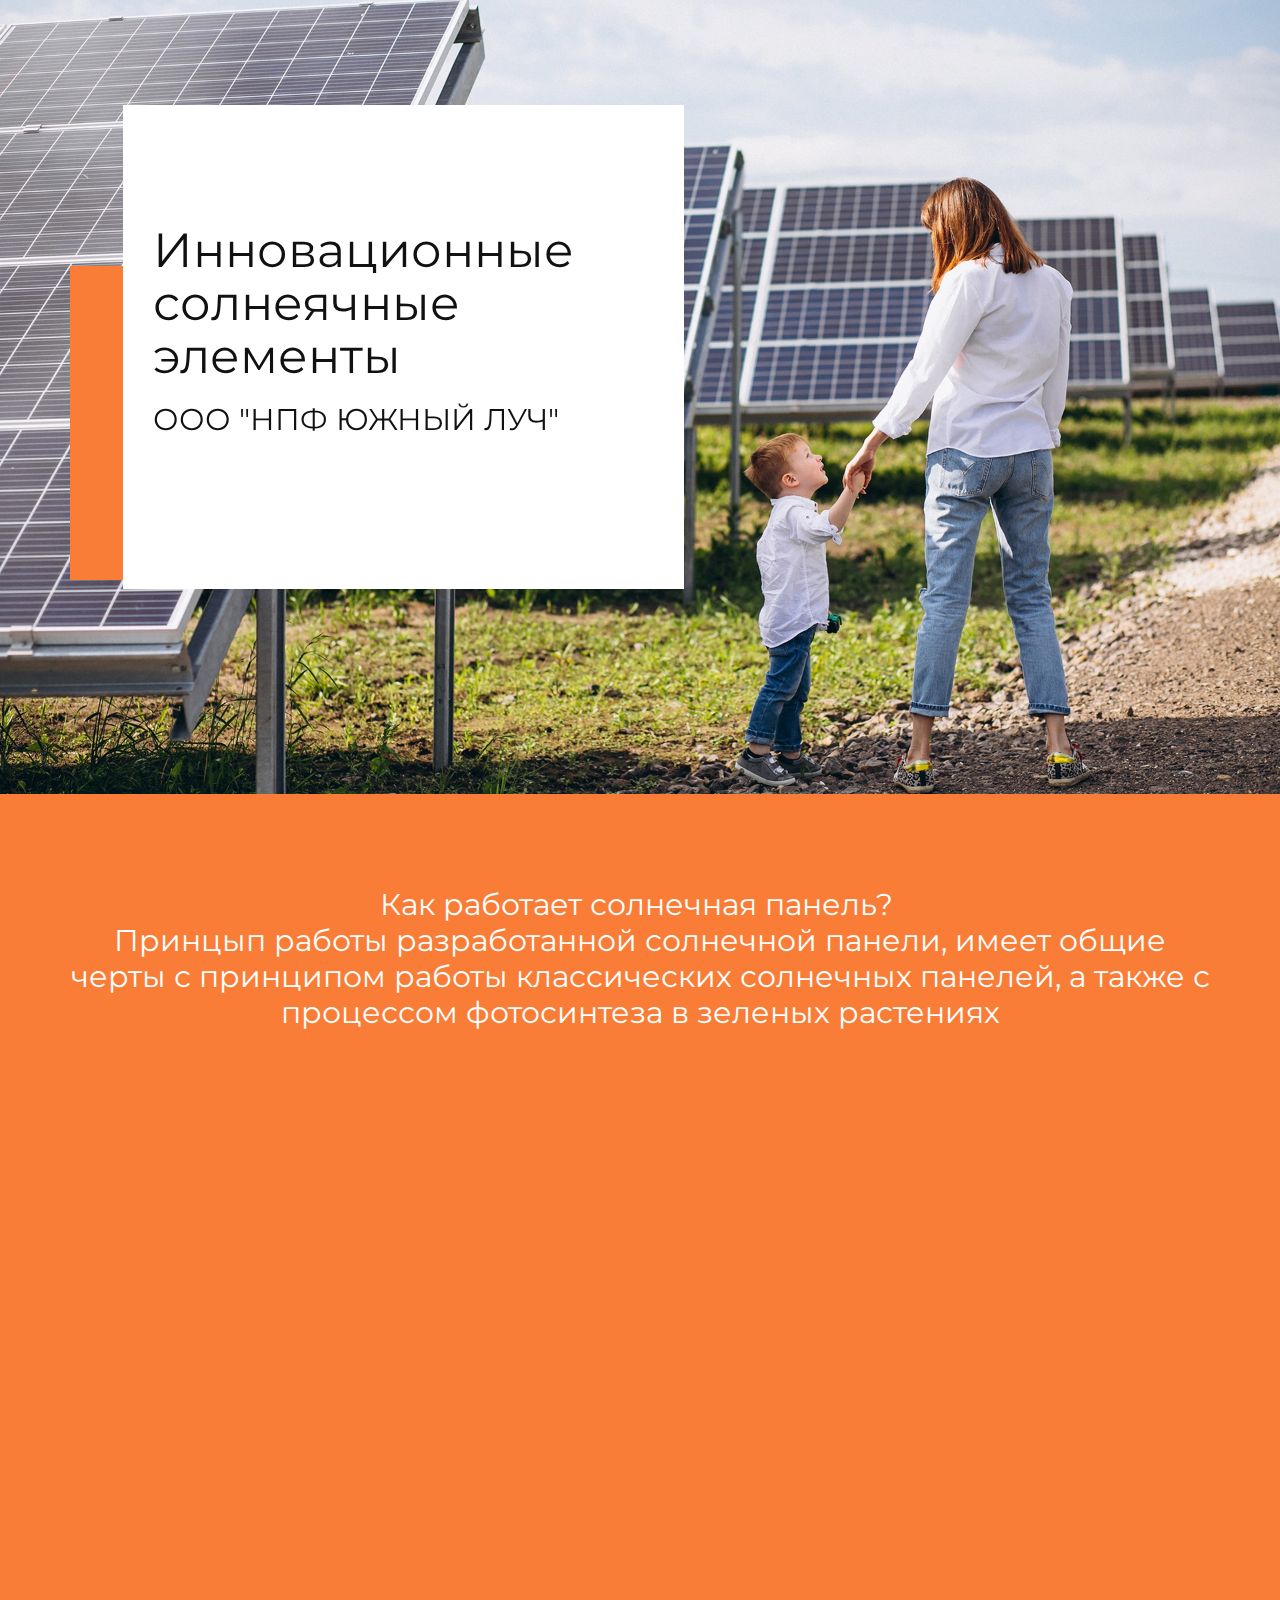
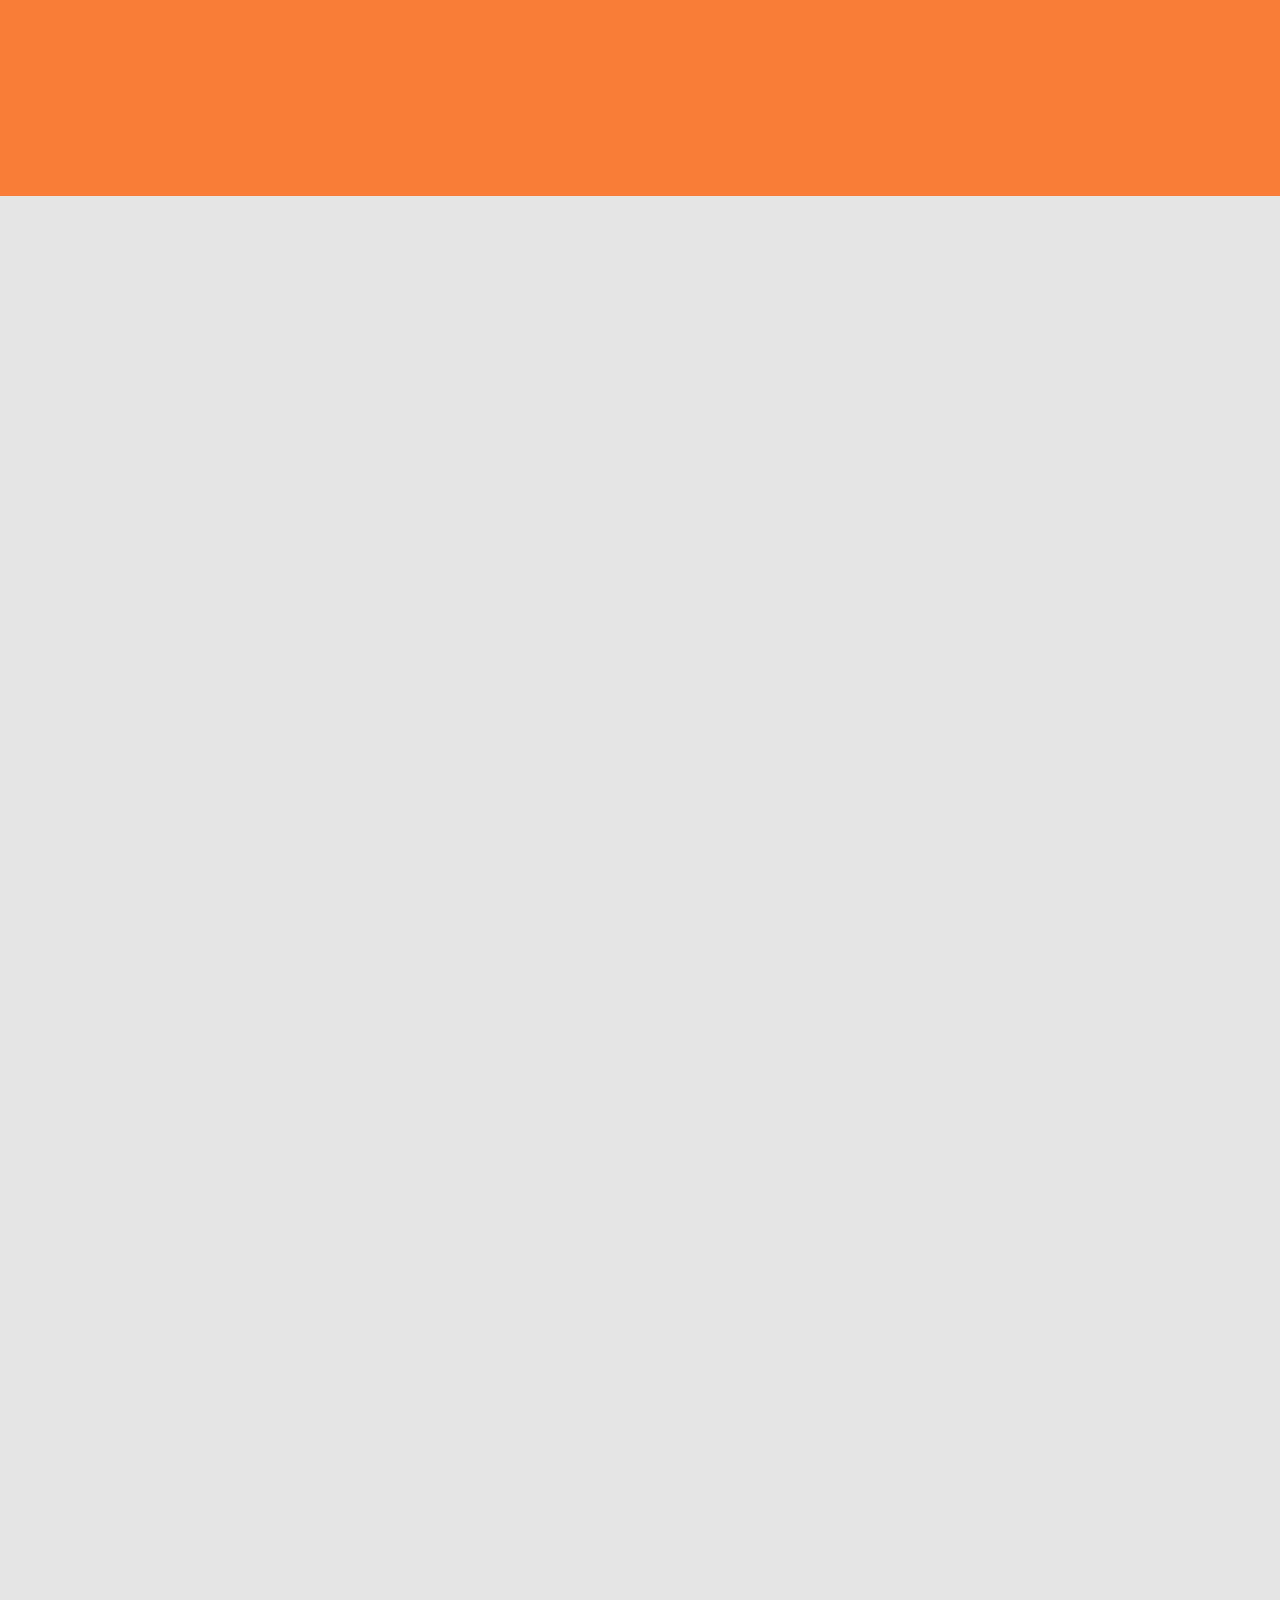
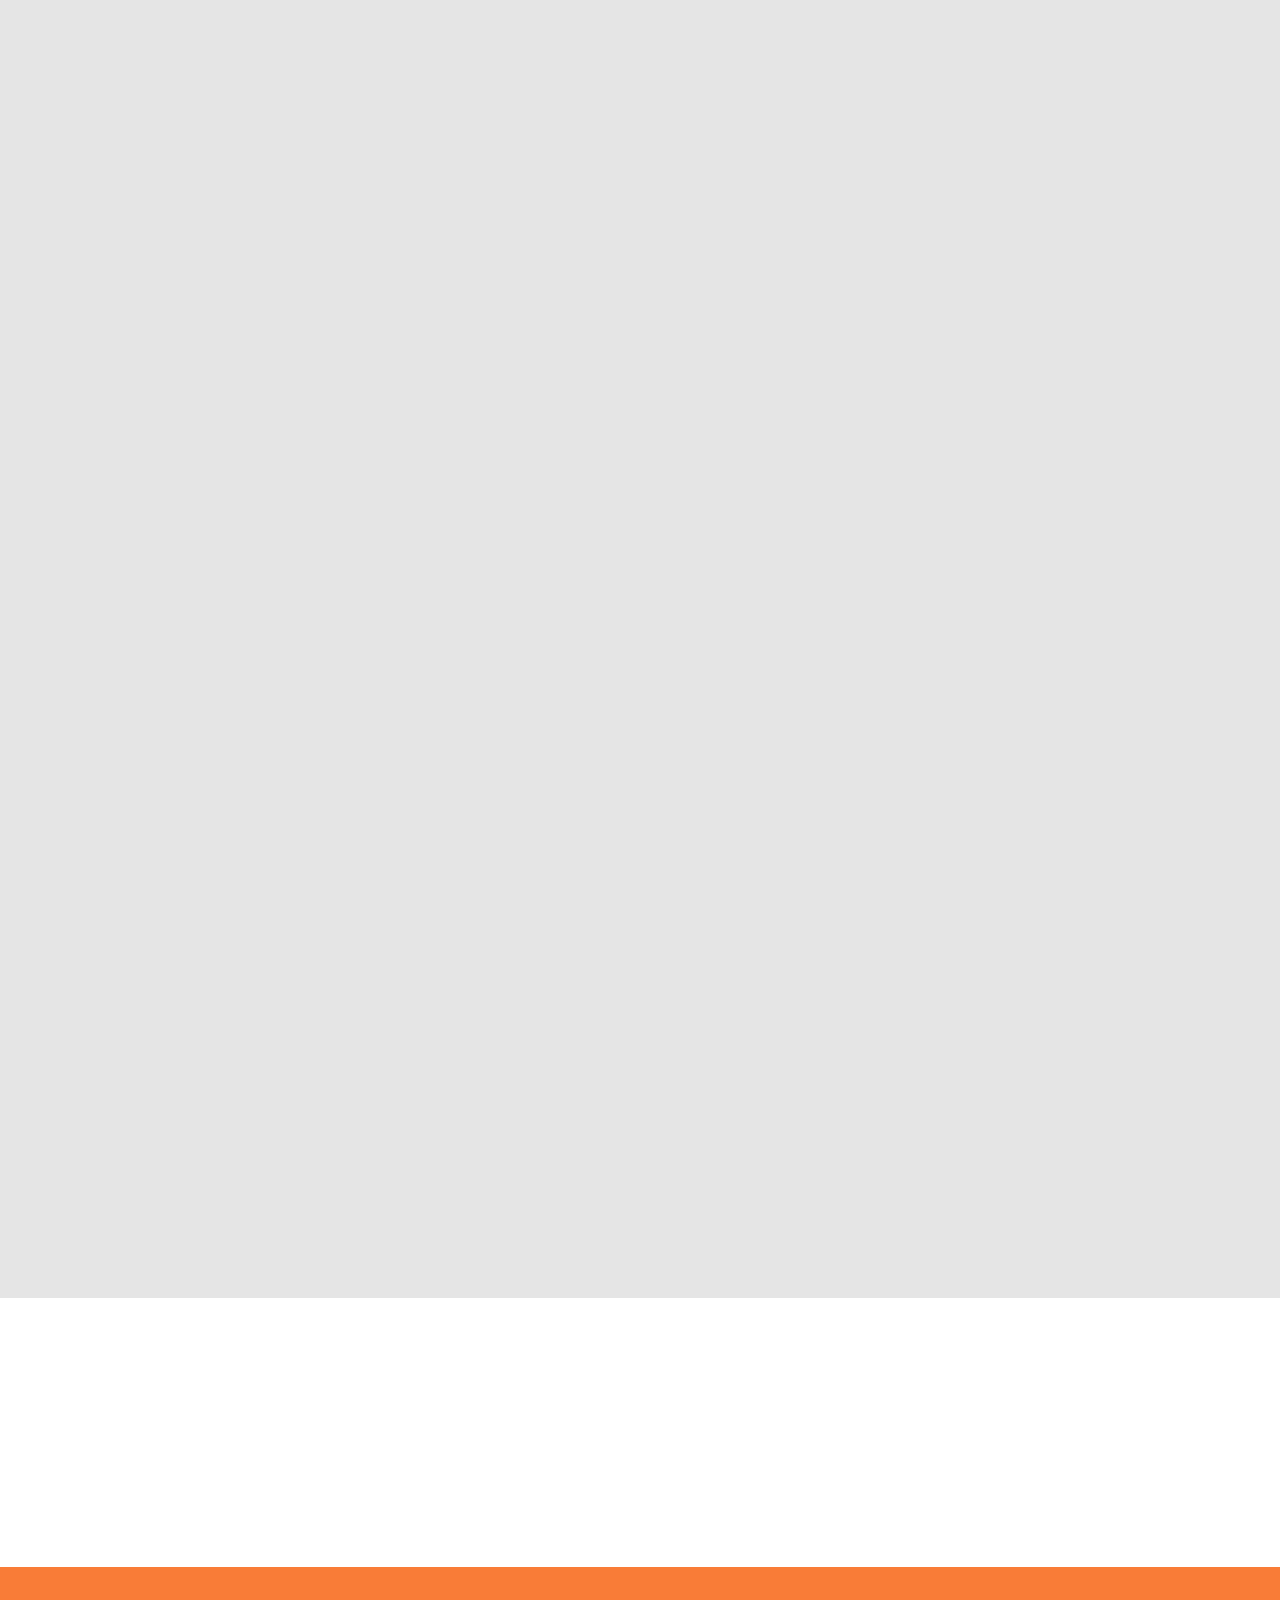
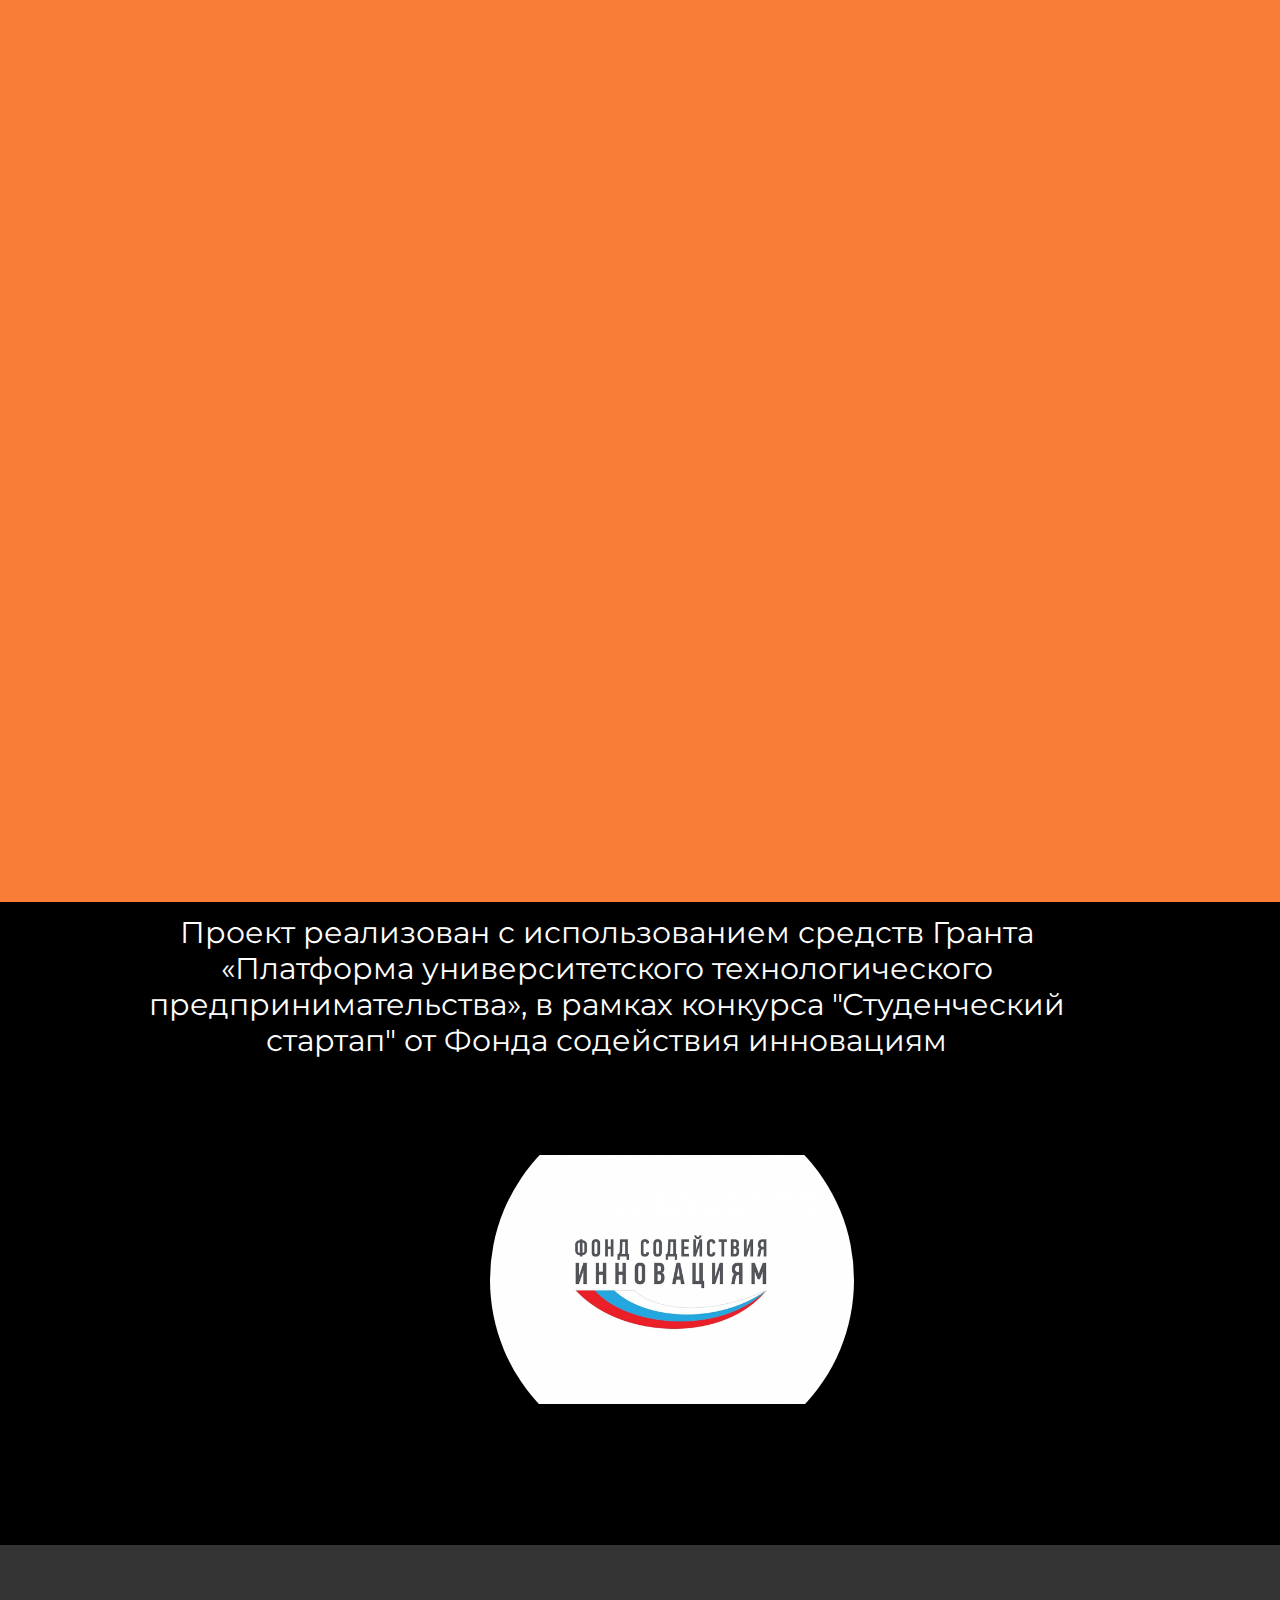
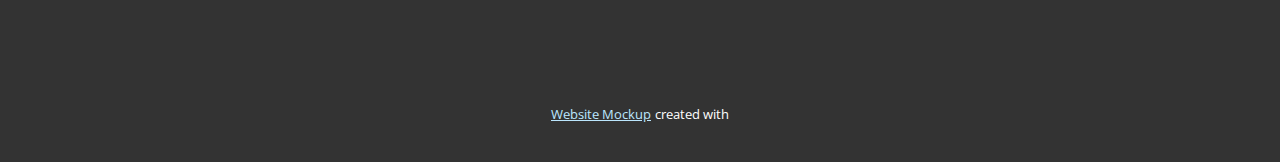
==== index.html @ 55d5ea90 "Update index.html" ====
<!DOCTYPE html>
<html style="font-size: 16px;" lang="ru"><head>
    <meta name="viewport" content="width=device-width, initial-scale=1.0">
    <meta charset="utf-8">
    <meta name="keywords" content="​A Leader in Solar, ​Energy Freedom with Solar&nbsp;and Storage, ​Simplified project development for a complex world, ​Make solar project development easier from start to finish, Why we should be greening our homes with plants, ​Energy Freedom with Solar and Storage, ​Help change the world, Get In Touch">
    <meta name="description" content="">
    <title>Главная</title>
    <link rel="stylesheet" href="nicepage.css" media="screen">
<link rel="stylesheet" href="Главная.css" media="screen">
    <script class="u-script" type="text/javascript" src="jquery.js" defer=""></script>
    <script class="u-script" type="text/javascript" src="nicepage.js" defer=""></script>
    <meta name="generator" content="Nicepage 5.13.1, nicepage.com">
    <meta name="referrer" content="origin">
    <link id="u-theme-google-font" rel="stylesheet" href="https://fonts.googleapis.com/css?family=Montserrat:100,100i,200,200i,300,300i,400,400i,500,500i,600,600i,700,700i,800,800i,900,900i|Open+Sans:300,300i,400,400i,500,500i,600,600i,700,700i,800,800i">
    
    
    
    
    
    
    
    
    
    <script type="application/ld+json">{
		"@context": "http://schema.org",
		"@type": "Organization",
		"name": ""
}</script>
    <meta name="theme-color" content="#55c2fd">
    <meta property="og:title" content="Главная">
    <meta property="og:type" content="website">
  <meta data-intl-tel-input-cdn-path="intlTelInput/"></head>
  <body data-home-page="Главная.html" data-home-page-title="Главная" class="u-body u-xl-mode" data-lang="ru">
    <section class="u-clearfix u-image u-section-1" id="carousel_af05" data-image-width="1980" data-image-height="1320">
      <div class="u-clearfix u-sheet u-valign-middle-md u-valign-middle-sm u-valign-middle-xs u-sheet-1">
        <div class="u-palette-2-base u-shape u-shape-rectangle u-shape-1" data-animation-name="customAnimationIn" data-animation-duration="1250" data-animation-delay="500"></div>
        <div class="u-container-style u-group u-white u-group-1" data-animation-name="customAnimationIn" data-animation-duration="1500" data-animation-delay="0">
          <div class="u-container-layout u-container-layout-1">
            <h1 class="u-align-left u-text u-text-default u-text-1">Инновационные солнеячные элементы</h1>
            <h3 class="u-align-left u-text u-text-default u-text-2">ООО "НПФ ЮЖНЫЙ ЛУЧ"</h3>
          </div>
        </div>
      </div>
    </section>
    <section class="u-align-center u-clearfix u-container-align-center u-palette-2-base u-section-2" id="carousel_3bb8">
      <div class="u-clearfix u-sheet u-sheet-1">
        <h3 class="u-text u-text-default u-text-1"> Как работает солнечная панель?&nbsp;<br>Принцып работы разработанной солнечной панели, имеет общие черты с принципом работы классических солнечных панелей, а также с процессом фотосинтеза в зеленых растениях
        </h3>
      </div>
    </section>
    <section class="u-clearfix u-container-align-center-xl u-grey-10 u-valign-top-lg u-valign-top-md u-valign-top-xl u-section-3" id="sec-91e3">
      <div class="u-container-style u-expanded-width-lg u-expanded-width-md u-expanded-width-xl u-expanded-width-xs u-group u-palette-2-base u-group-1">
        <div class="u-container-layout u-container-layout-1">
          <h2 class="u-align-center u-text u-text-body-alt-color u-text-1" data-animation-name="customAnimationIn" data-animation-duration="1500">Более качетсвенная и доступная энергия, благодоря инновациям</h2>
          <p class="u-align-center u-text u-text-body-alt-color u-text-default u-text-2" data-animation-name="customAnimationIn" data-animation-duration="1500" data-animation-delay="500">Image from <a href="https://www.freepik.com/photos/electrical-engineer" class="u-border-1 u-border-active-palette-2-light-2 u-border-hover-palette-2-light-2 u-border-no-left u-border-no-right u-border-no-top u-border-white u-btn u-button-link u-button-style u-none u-text-body-alt-color u-btn-1" target="_blank">Freepik</a>
          </p>
        </div>
      </div>
      <img class="u-image u-image-default u-image-1" src="images/nhh.jpg" alt="" data-image-width="1200" data-image-height="800" data-animation-name="customAnimationIn" data-animation-duration="1750" data-animation-delay="500">
      <div class="u-list u-list-1">
        <div class="u-repeater u-repeater-1">
          <div class="u-align-center u-container-align-center u-container-style u-list-item u-repeater-item u-shape-rectangle u-white u-list-item-1" data-animation-name="customAnimationIn" data-animation-duration="1500" data-animation-delay="500">
            <div class="u-container-layout u-similar-container u-valign-top u-container-layout-2"><span class="u-align-center u-file-icon u-icon u-text-palette-2-base u-icon-1"><img src="images/3649107-129b3462.png" alt=""></span>
              <h4 class="u-align-center u-text u-text-3"> Комплексная настройка оборудования</h4>
            </div>
          </div>
          <div class="u-align-center u-container-align-center u-container-style u-list-item u-repeater-item u-shape-rectangle u-white u-list-item-2" data-animation-name="customAnimationIn" data-animation-duration="1500" data-animation-delay="500">
            <div class="u-container-layout u-similar-container u-valign-top u-container-layout-3"><span class="u-align-center u-file-icon u-icon u-text-palette-2-base u-icon-2"><img src="images/2628908-d20a2b79.png" alt=""></span>
              <h4 class="u-align-center u-text u-text-4"> Косплексная диагностика оборудования</h4>
            </div>
          </div>
          <div class="u-align-center u-container-style u-list-item u-repeater-item u-shape-rectangle u-white u-list-item-3" data-animation-name="customAnimationIn" data-animation-duration="1500" data-animation-delay="500">
            <div class="u-container-layout u-similar-container u-valign-top u-container-layout-4"><span class="u-align-center u-file-icon u-icon u-text-palette-2-base u-icon-3"><img src="images/2674240-d705c18f.png" alt=""></span>
              <h4 class="u-align-center u-text u-text-5"> Помощь в эксплотации</h4>
            </div>
          </div>
          <div class="u-align-center u-container-style u-list-item u-repeater-item u-shape-rectangle u-white u-list-item-4" data-animation-name="customAnimationIn" data-animation-duration="1500" data-animation-delay="500">
            <div class="u-container-layout u-similar-container u-valign-top u-container-layout-5"><span class="u-align-center u-file-icon u-icon u-text-palette-2-base u-icon-4"><img src="images/2997240-09eeb0a0.png" alt=""></span>
              <h4 class="u-align-center u-text u-text-6"> Обновление обородования &amp; Мониторинг состояния</h4>
            </div>
          </div>
        </div>
      </div>
    </section>
    <section class="u-align-center u-clearfix u-container-align-center u-grey-10 u-section-4" id="carousel_9d3b">
      
      
      
      
      
      
      
      
      
      
      
      
      
      
      
      
      
      
      
      
      
      
      
      
      <div class="u-clearfix u-sheet u-sheet-1">
        <h2 class="u-align-center u-text u-text-1" data-animation-name="customAnimationIn" data-animation-duration="1500">Простая доставка энергии потребителям</h2>
        <div class="u-expanded-width u-list u-list-1">
          <div class="u-repeater u-repeater-1">
            <div class="u-align-center u-container-align-center u-container-style u-list-item u-repeater-item u-shape-rectangle u-video-cover u-white u-list-item-1" data-animation-name="customAnimationIn" data-animation-duration="1250" data-animation-delay="250">
              <div class="u-container-layout u-similar-container u-container-layout-1">
                <img class="u-expanded-width u-image u-image-default u-image-1" src="images/324.jpg" alt="" data-image-width="1380" data-image-height="919" data-animation-name="customAnimationIn" data-animation-duration="1500" data-animation-delay="750">
                <h5 class="u-align-center u-hover-feature u-text u-text-2">Установка в жилых помещениях</h5>
                <p class="u-align-center u-hover-feature u-text u-text-3">Возможность автономного существоания без&nbsp; необхожимости использовать сеть электропитания&nbsp;</p>
              </div>
            </div>
            <div class="u-align-center u-container-align-center u-container-style u-list-item u-repeater-item u-shape-rectangle u-video-cover u-white u-list-item-2" data-animation-name="customAnimationIn" data-animation-duration="1250" data-animation-delay="250">
              <div class="u-container-layout u-similar-container u-container-layout-2">
                <img class="u-expanded-width u-image u-image-default u-image-2" src="images/5453.jpg" alt="" data-image-width="1380" data-image-height="833" data-animation-name="customAnimationIn" data-animation-duration="1500" data-animation-delay="750">
                <h5 class="u-align-center u-hover-feature u-text u-text-4">Коммерческое использование</h5>
                <p class="u-align-center u-hover-feature u-text u-text-5">Возможность предприятиям сделать свою продукцию более доступной благодаря доступной энергии</p>
              </div>
            </div>
          </div>
        </div>
      </div>
      
    </section>
    <section class="u-align-center u-clearfix u-grey-10 u-section-5" id="carousel_0ee1">
      <div class="u-clearfix u-sheet u-valign-middle-xs u-sheet-1">
        <h2 class="u-align-center u-text u-text-1" data-animation-name="customAnimationIn" data-animation-duration="1500">Технология произдводтва, разработанного солнечного элемента основа на технологии ячеек Гретцеля</h2>
        <p class="u-align-center u-text u-text-2" data-animation-name="customAnimationIn" data-animation-duration="1500" data-animation-delay="500">Суть технологии ячеек Гретцеля заключается в сенсебилизации органическим красителем полупровдникового слоя оксида титана, нанесенного на поверхность токопроводящего стекла, и предачи высвободишвихся благодоря солнечному излучению, электровнов через электролит на контакты солнечного элемента. Основой разработанного солнечного элемента лежит композит наноразмерных
оксидных материалов,
допированных
биметаллическими
наночастицами
благородных металлов, с
вариабельными
оптическими свойствами.</p>
        <div class="u-expanded-width u-list u-list-1">
          <div class="u-repeater u-repeater-1">
            <div class="u-container-align-center-sm u-container-align-center-xs u-container-style u-list-item u-repeater-item">
              <div class="u-container-layout u-similar-container u-container-layout-1">
                <img src="images/photo1691600242.jpeg" alt="" class="u-image u-image-default u-image-1" data-image-width="960" data-image-height="1280" data-animation-direction="Up" data-animation-name="customAnimationIn" data-animation-duration="1500">
                <div class="u-container-align-center u-container-style u-group u-video-cover u-white u-group-1" data-animation-name="customAnimationIn" data-animation-duration="1500" data-animation-delay="500">
                  <div class="u-container-layout u-container-layout-2">
                    <h6 class="u-align-center u-text u-text-default u-text-3">Разработанный солнечный элемент &amp; его характеристики:</h6>
                    <ul class="u-align-left u-text u-text-default u-text-4">
                      <li><i>Umax</i> = 923,5 мВ;
                      </li>
                      <li><i>Imax</i> = 0,714 мА;
                      </li>
                      <li><i>Pмах</i> = 659,373 мкВт;<br>
                      </li>
                      <li>КПД = 11,97 %;</li>
                    </ul>
                  </div>
                </div>
              </div>
            </div>
          </div>
        </div>
      </div>
    </section>
    <section class="u-align-center u-clearfix u-palette-2-base u-section-6" id="carousel_ecdb">
      <div class="u-expanded-width u-shape u-shape-rectangle u-white u-shape-1"></div>
      <div class="u-container-style u-group u-shape-rectangle u-white u-group-1" data-animation-name="customAnimationIn" data-animation-duration="1500" data-animation-direction="X" data-animation-delay="500">
        <div class="u-container-layout u-container-layout-1">
          <h2 class="u-align-center u-text u-text-default u-text-1">Контакты</h2>
          <p class="u-align-left u-text u-text-default u-text-2">ООО "НПФ ЮЖНЫЙ ЛУЧ"<br>ИНН: 2601006314<br>Адрес: 356325,&nbsp;Ставропольский край,&nbsp;Александровский р-н, с Калиновское,&nbsp;ул Сумского, двлд. 48, ком. 1<br>e-mail:&nbsp;yuzhnyy.luch@mail.ru<br>Номер телефона: + 7 928 010 69 01
          </p>
        </div>
      </div>
    </section>
    <section class="u-align-center u-clearfix u-container-align-center u-palette-2-base u-section-7" id="carousel_f88c">
      <div class="u-clearfix u-sheet u-sheet-1">
        <div class="u-clearfix u-expanded-width u-layout-wrap u-layout-wrap-1">
          <div class="u-layout">
            <div class="u-layout-row">
              <div class="u-align-left u-container-style u-layout-cell u-size-60 u-layout-cell-1" data-animation-name="customAnimationIn" data-animation-duration="1500">
                <div class="u-container-layout u-container-layout-1">
                  <h2 class="u-text u-text-default u-text-1">Задайте свой вопрос</h2>
                  <div class="u-form u-form-1">
                    <form action="https://forms.nicepagesrv.com/v2/form/process" class="u-clearfix u-form-spacing-18 u-form-vertical u-inner-form" source="email" name="form" style="padding: 0px;">
                      <div class="u-form-group u-form-name u-label-none">
                        <label for="name-2ee9" class="u-label">Name</label>
                        <input type="text" placeholder="Ваше имя" id="name-2ee9" name="name" class="u-border-none u-grey-5 u-input u-input-rectangle" required="" wfd-id="id414">
                      </div>
                      <div class="u-form-email u-form-group u-label-none">
                        <label for="email-2ee9" class="u-label">Email</label>
                        <input type="email" placeholder="Ваш e-mail" id="email-2ee9" name="email" class="u-border-none u-grey-5 u-input u-input-rectangle" required="" wfd-id="id415">
                      </div>
                      <div class="u-form-group u-form-message u-label-none">
                        <label for="message-2ee9" class="u-label">Message</label>
                        <textarea placeholder="Ваше сообщение" rows="4" cols="50" id="message-2ee9" name="message" class="u-border-none u-grey-5 u-input u-input-rectangle" required=""></textarea>
                      </div>
                      <div class="u-align-left u-form-group u-form-submit u-label-none">
                        <a href="#" class="u-active-white u-border-2 u-border-active-white u-border-hover-white u-border-white u-btn u-btn-round u-btn-submit u-button-style u-hover-white u-palette-2-base u-radius-10 u-text-active-palette-2-base u-text-hover-palette-2-base u-btn-1">Отправить</a>
                        <input type="submit" value="submit" class="u-form-control-hidden" wfd-id="id416">
                      </div>
                      <div class="u-form-send-message u-form-send-success"> Thank you! Your message has been sent. </div>
                      <div class="u-form-send-error u-form-send-message"> Unable to send your message. Please fix errors then try again. </div>
                      <input type="hidden" value="" name="recaptchaResponse" wfd-id="id417">
                      <input type="hidden" name="formServices" value="192618d8-5027-50ae-3939-69ec417fcd2e">
                    </form>
                  </div>
                </div>
              </div>
            </div>
          </div>
        </div>
      </div>
    </section>
    <section class="u-black u-clearfix u-section-8" id="sec-e1cf">
      <div class="u-clearfix u-sheet u-sheet-1">
        <h3 class="u-align-center u-text u-text-1"> Проект реализован с использованием средств Гранта «Платформа
университетского технологического предпринимательства», в рамках конкурса "Студенческий стартап" от Фонда содействия инновациям</h3>
        <img class="u-image u-image-circle u-image-contain u-image-1" src="images/j3s77sjxtba.jpg" alt="" data-image-width="1280" data-image-height="874">
      </div>
    </section>
    
    
    <footer class="u-align-center u-clearfix u-footer u-grey-80 u-footer" id="sec-225e"><div class="u-clearfix u-sheet u-sheet-1"></div></footer>
    <section class="u-backlink u-clearfix u-grey-80">
      <a class="u-link" href="https://nicepage.com/website-mockup" target="_blank">
        <span>Website Mockup</span>
      </a>
      <p class="u-text">
        <span>created with</span>
      </p>
     <!-- <a class="u-link" href="https://nicepage.studio" target="_blank">
        <span>Website Builder</span>
      </a>. -->
    </section>
  
</body></html>
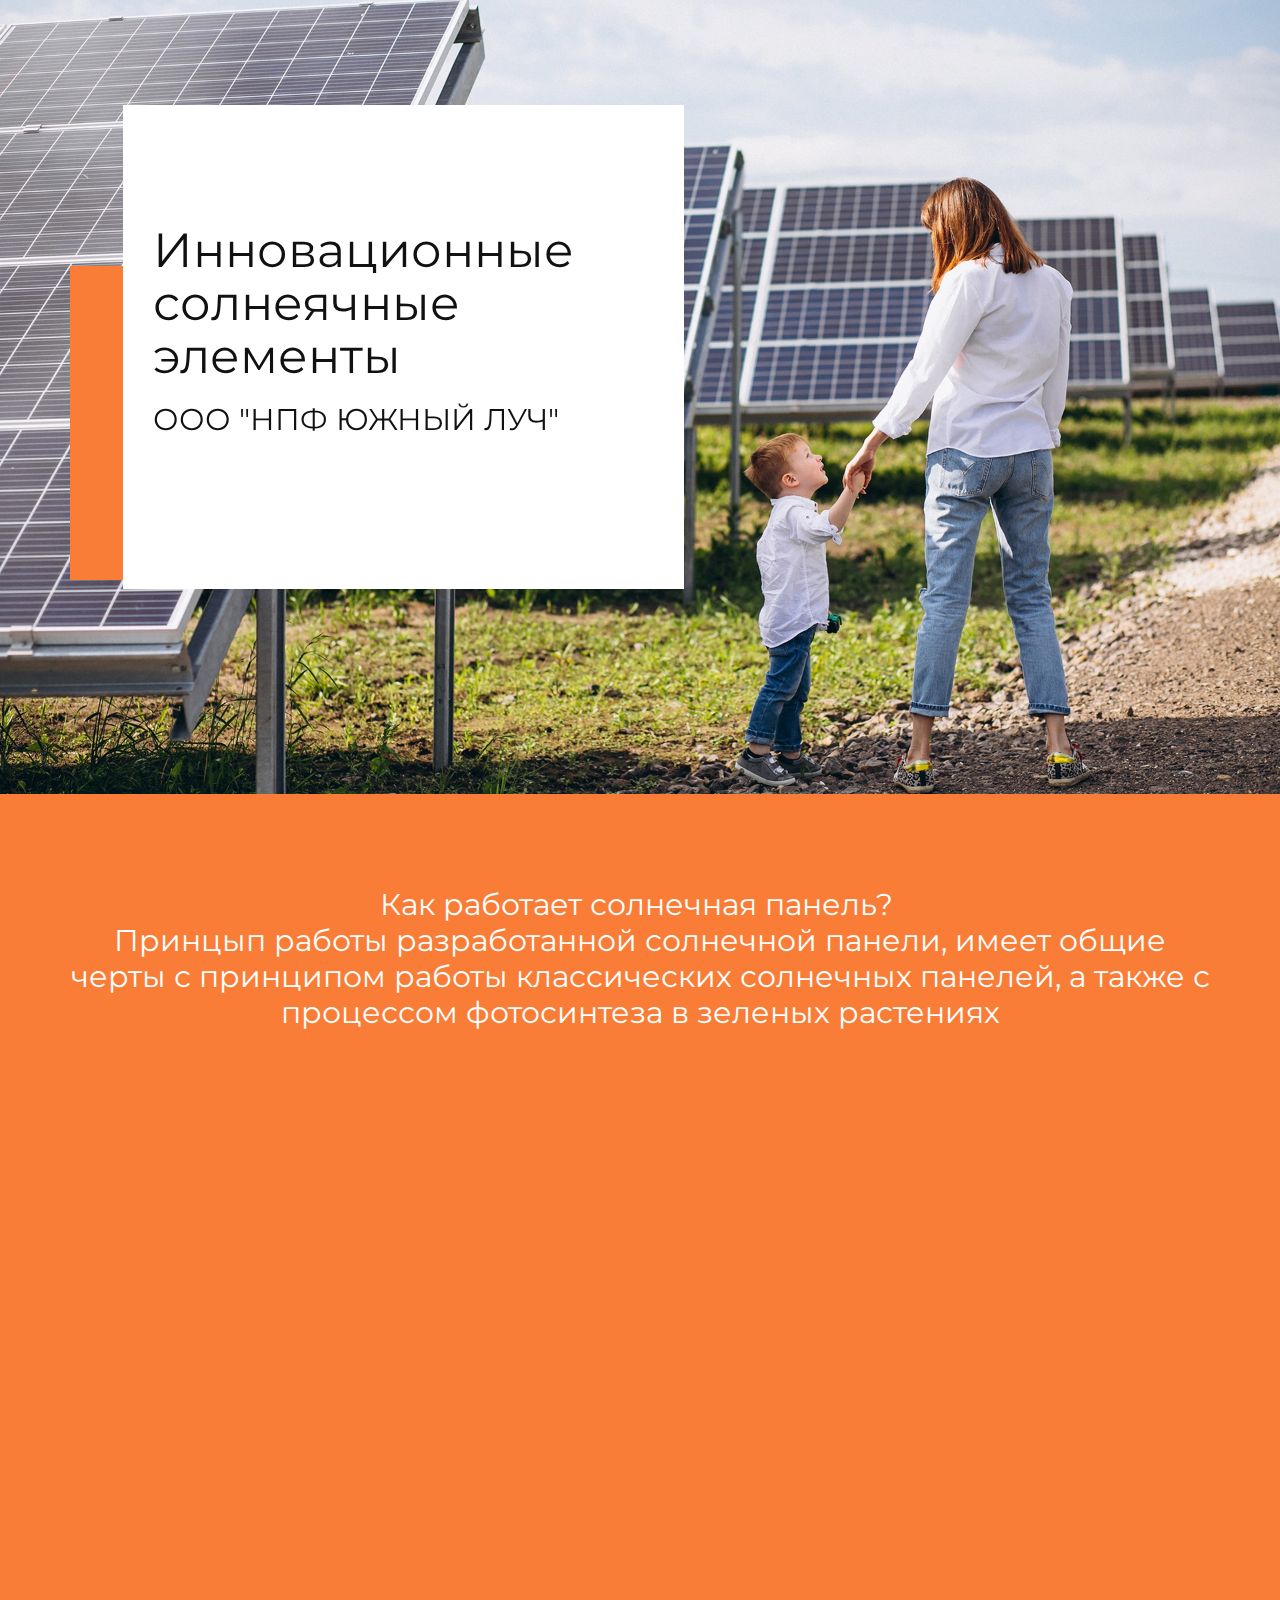
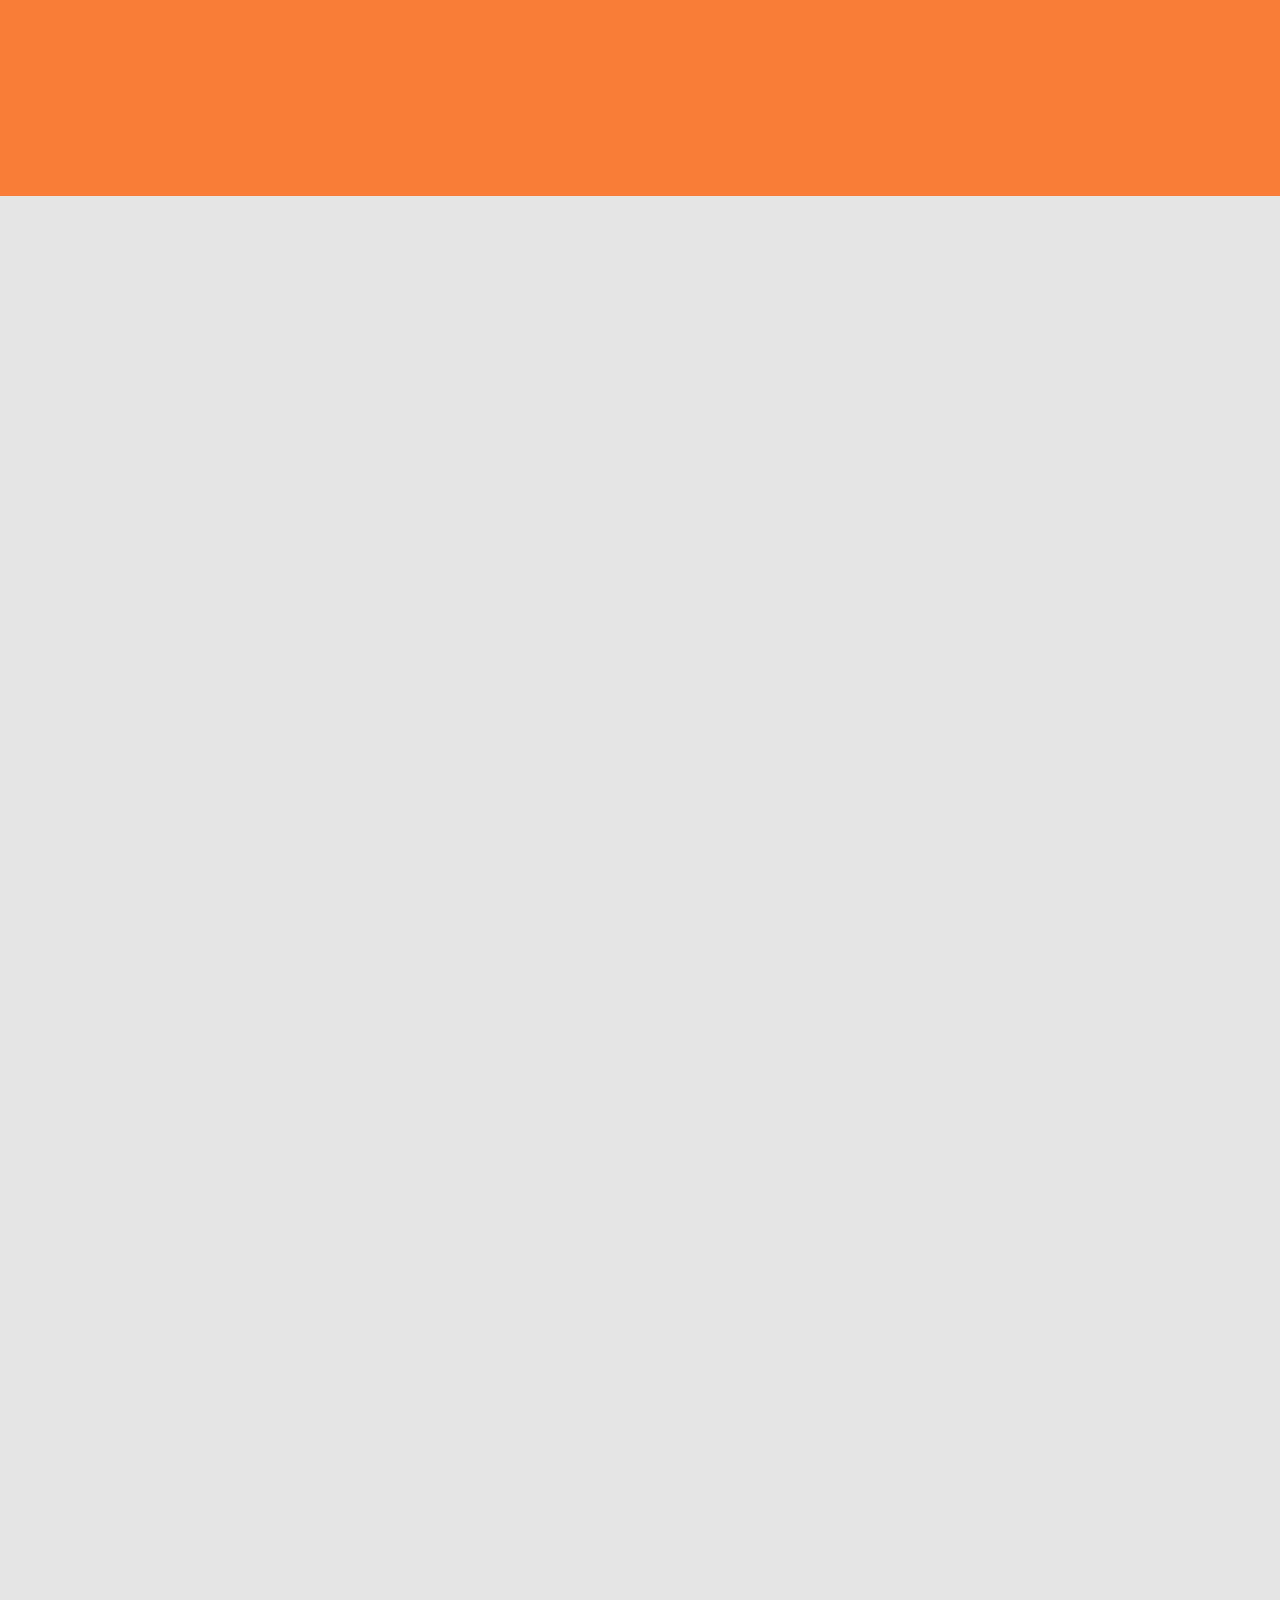
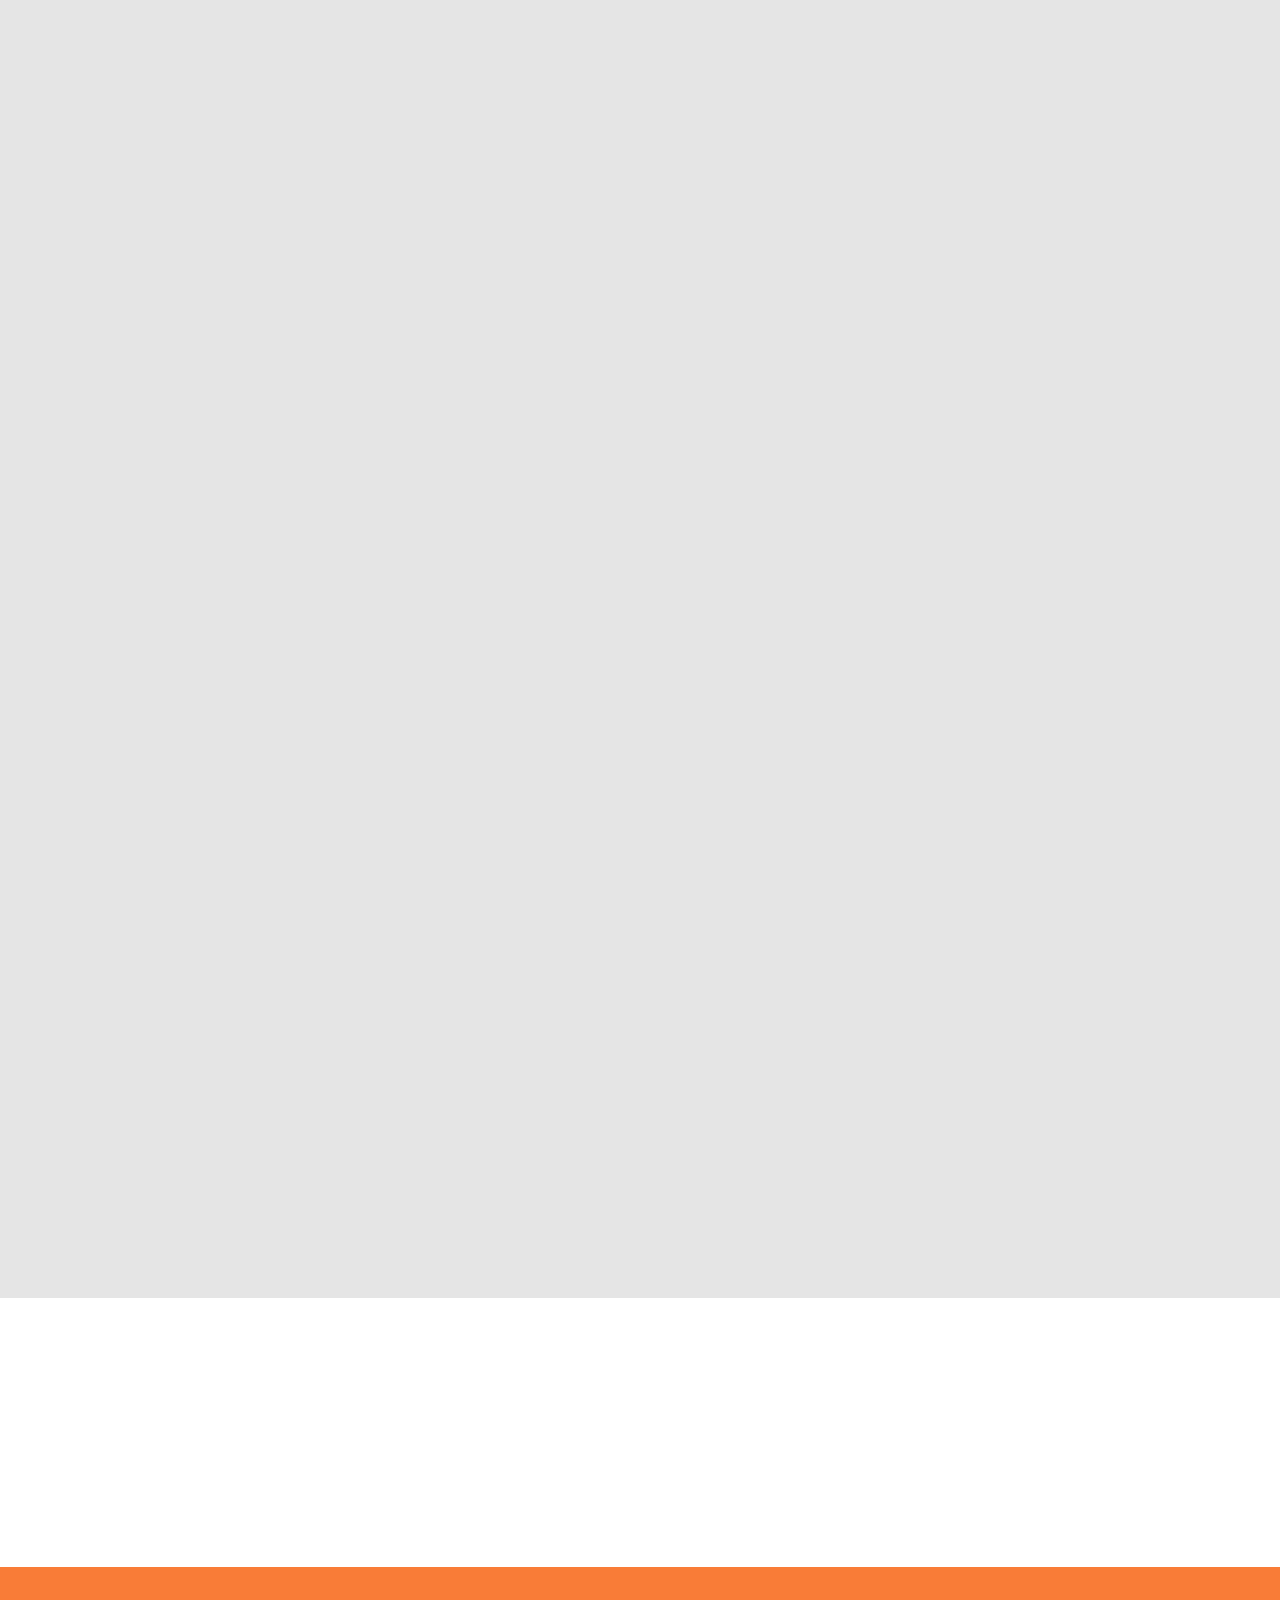
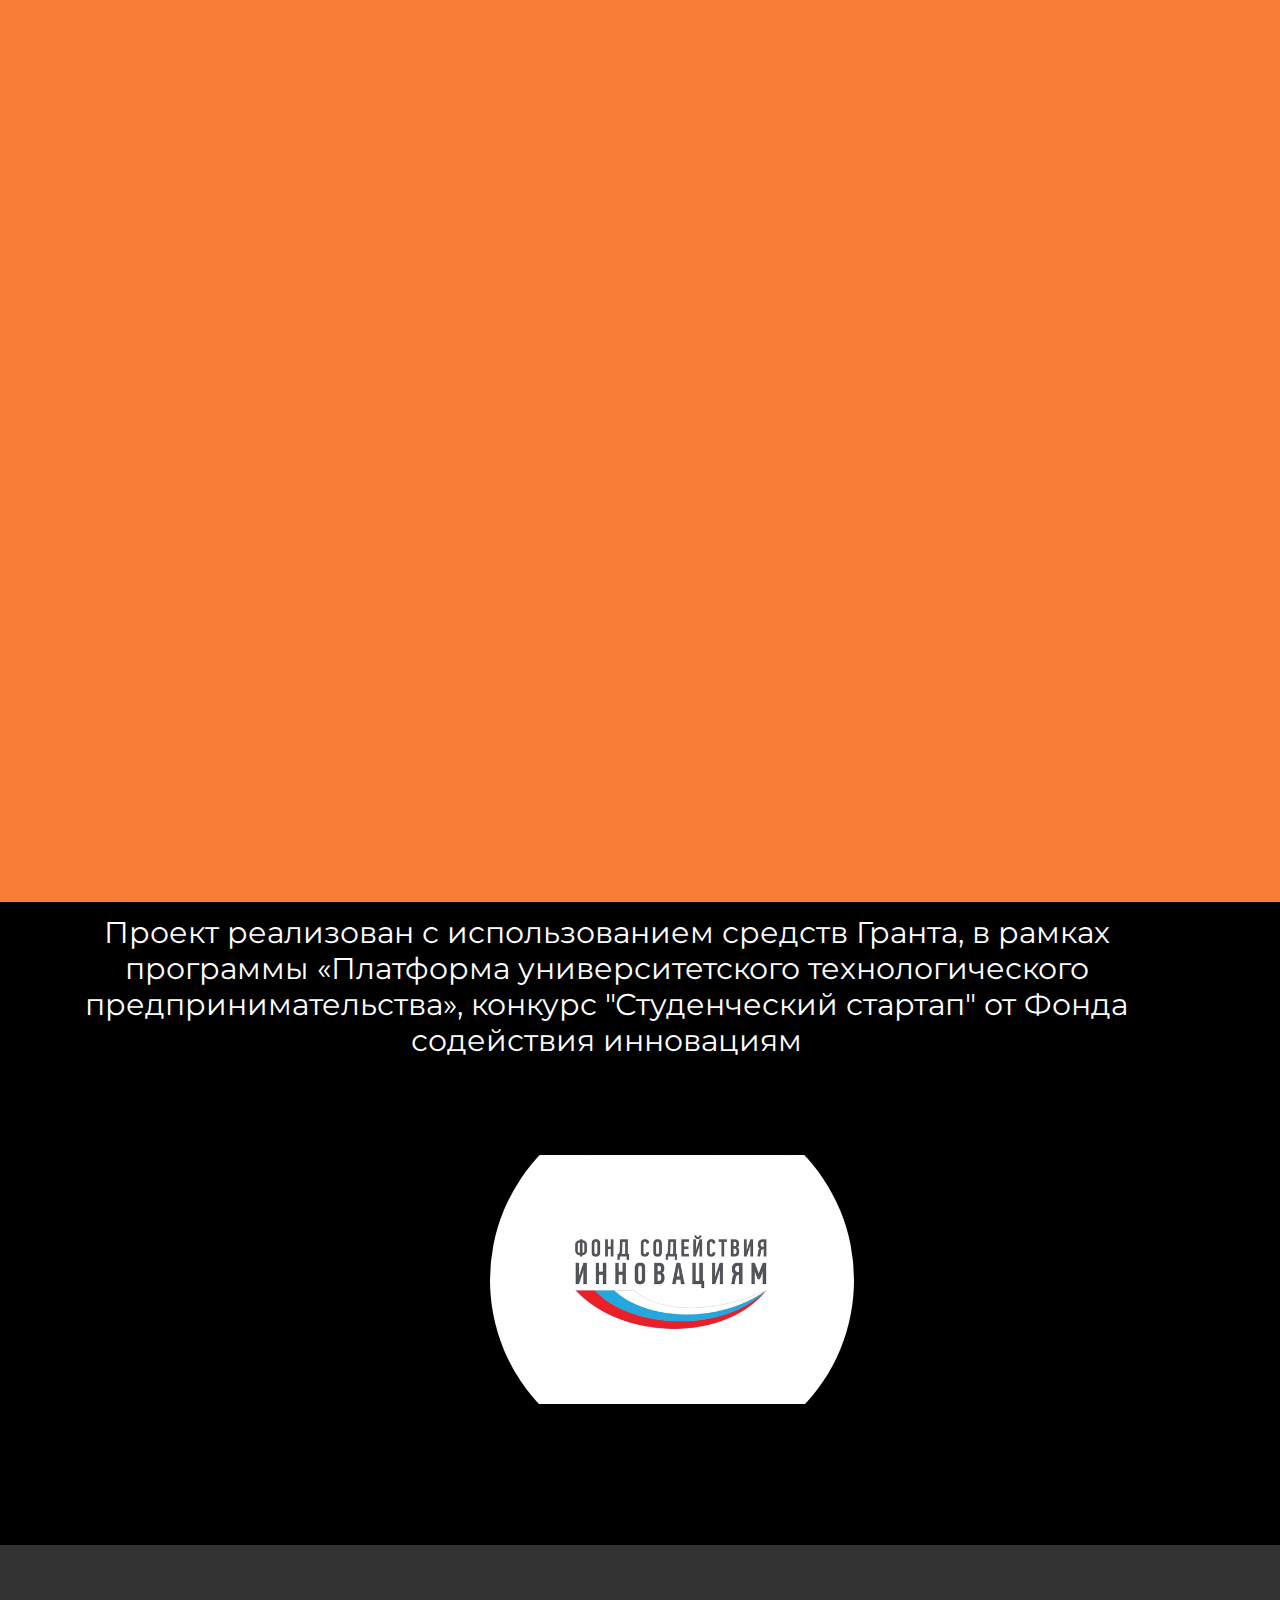
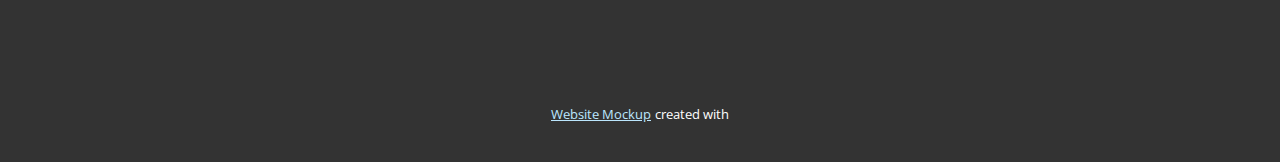
==== commit 6cf0c991: "Update index.html" ====
--- a/index.html
+++ b/index.html
@@ -66,7 +66,7 @@
           </div>
           <div class="u-align-center u-container-align-center u-container-style u-list-item u-repeater-item u-shape-rectangle u-white u-list-item-2" data-animation-name="customAnimationIn" data-animation-duration="1500" data-animation-delay="500">
             <div class="u-container-layout u-similar-container u-valign-top u-container-layout-3"><span class="u-align-center u-file-icon u-icon u-text-palette-2-base u-icon-2"><img src="images/2628908-d20a2b79.png" alt=""></span>
-              <h4 class="u-align-center u-text u-text-4"> Косплексная диагностика оборудования</h4>
+              <h4 class="u-align-center u-text u-text-4"> Комплексная диагностика оборудования</h4>
             </div>
           </div>
           <div class="u-align-center u-container-style u-list-item u-repeater-item u-shape-rectangle u-white u-list-item-3" data-animation-name="customAnimationIn" data-animation-duration="1500" data-animation-delay="500">
@@ -76,7 +76,7 @@
           </div>
           <div class="u-align-center u-container-style u-list-item u-repeater-item u-shape-rectangle u-white u-list-item-4" data-animation-name="customAnimationIn" data-animation-duration="1500" data-animation-delay="500">
             <div class="u-container-layout u-similar-container u-valign-top u-container-layout-5"><span class="u-align-center u-file-icon u-icon u-text-palette-2-base u-icon-4"><img src="images/2997240-09eeb0a0.png" alt=""></span>
-              <h4 class="u-align-center u-text u-text-6"> Обновление обородования &amp; Мониторинг состояния</h4>
+              <h4 class="u-align-center u-text u-text-6"> Обновление оборудования &amp; Мониторинг состояния</h4>
             </div>
           </div>
         </div>
@@ -115,7 +115,7 @@
               <div class="u-container-layout u-similar-container u-container-layout-1">
                 <img class="u-expanded-width u-image u-image-default u-image-1" src="images/324.jpg" alt="" data-image-width="1380" data-image-height="919" data-animation-name="customAnimationIn" data-animation-duration="1500" data-animation-delay="750">
                 <h5 class="u-align-center u-hover-feature u-text u-text-2">Установка в жилых помещениях</h5>
-                <p class="u-align-center u-hover-feature u-text u-text-3">Возможность автономного существоания без&nbsp; необхожимости использовать сеть электропитания&nbsp;</p>
+                <p class="u-align-center u-hover-feature u-text u-text-3">Возможность автономного существоания без&nbsp; необходимости использовать сеть электропитания&nbsp;</p>
               </div>
             </div>
             <div class="u-align-center u-container-align-center u-container-style u-list-item u-repeater-item u-shape-rectangle u-video-cover u-white u-list-item-2" data-animation-name="customAnimationIn" data-animation-duration="1250" data-animation-delay="250">
@@ -217,8 +217,8 @@
     </section>
     <section class="u-black u-clearfix u-section-8" id="sec-e1cf">
       <div class="u-clearfix u-sheet u-sheet-1">
-        <h3 class="u-align-center u-text u-text-1"> Проект реализован с использованием средств Гранта «Платформа
-университетского технологического предпринимательства», в рамках конкурса "Студенческий стартап" от Фонда содействия инновациям</h3>
+        <h3 class="u-align-center u-text u-text-1"> Проект реализован с использованием средств Гранта, в рамках программы «Платформа
+университетского технологического предпринимательства», конкурс "Студенческий стартап" от Фонда содействия инновациям</h3>
         <img class="u-image u-image-circle u-image-contain u-image-1" src="images/j3s77sjxtba.jpg" alt="" data-image-width="1280" data-image-height="874">
       </div>
     </section>
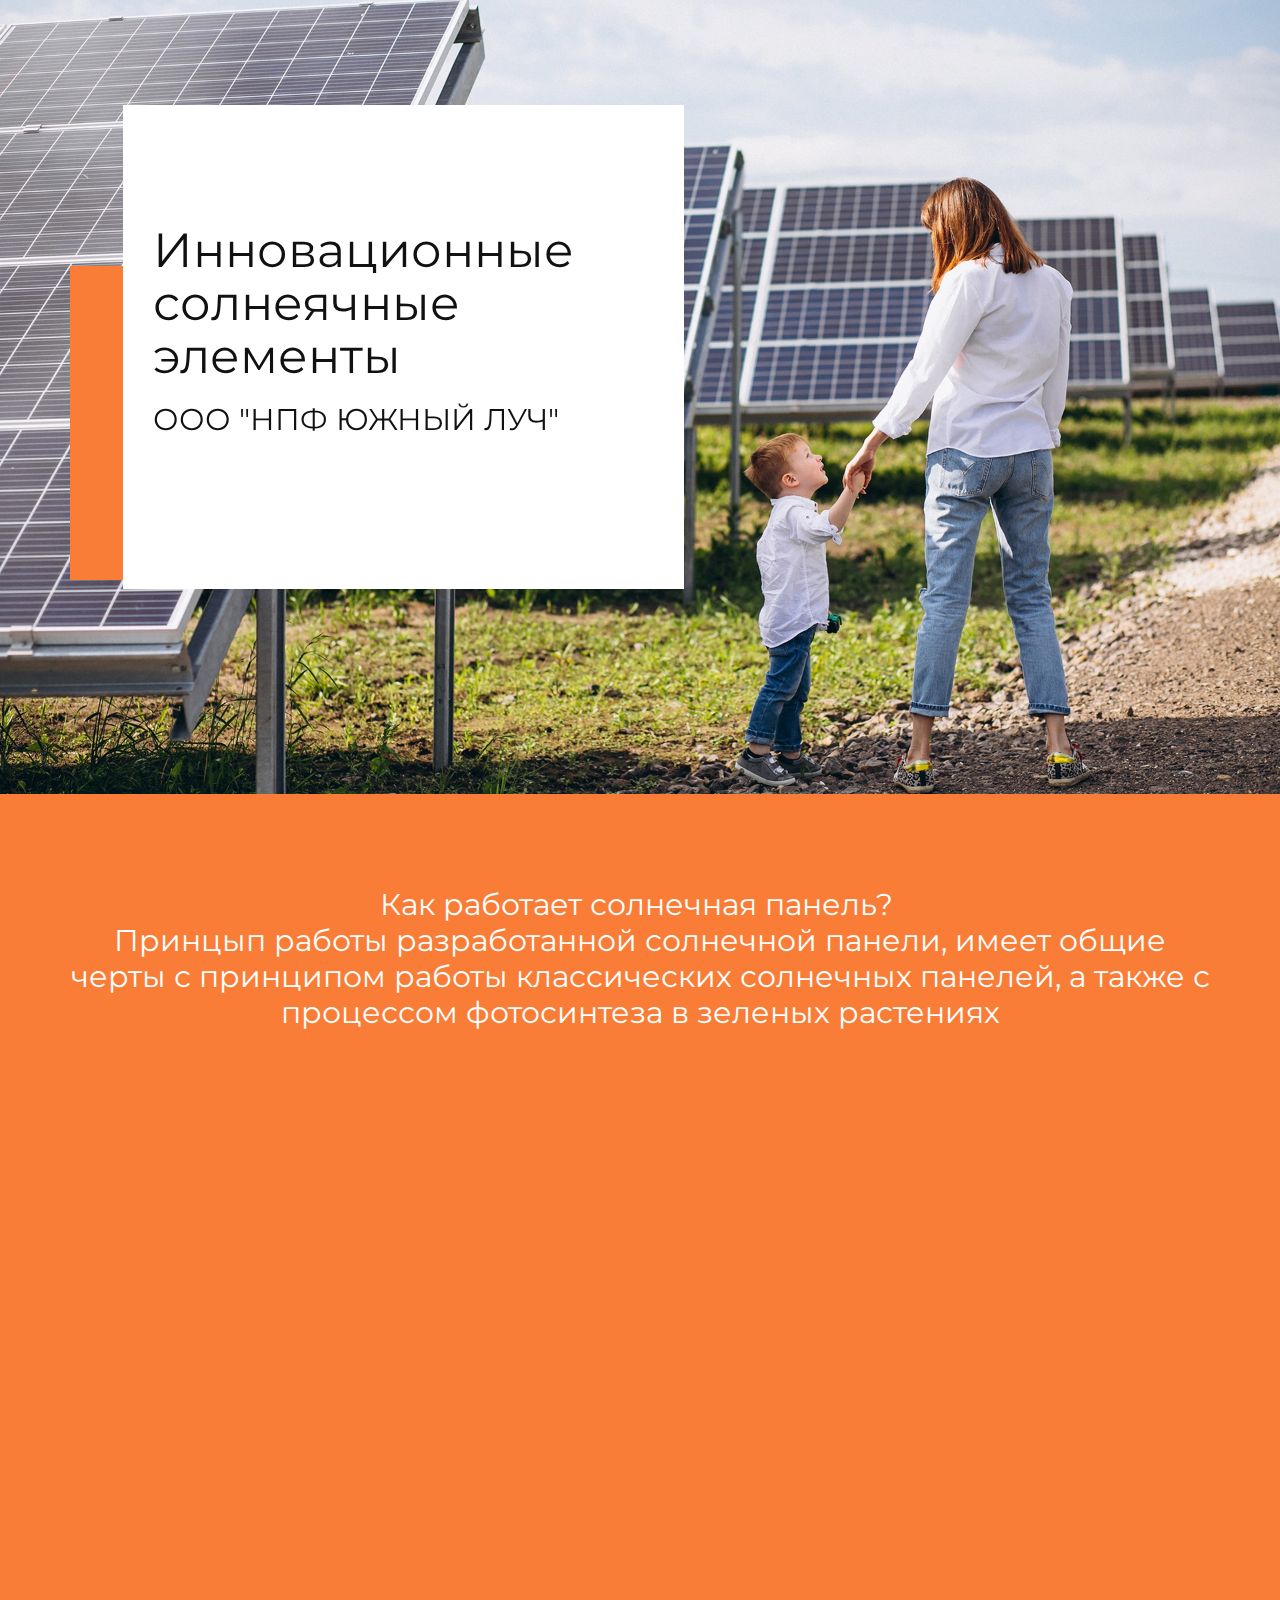
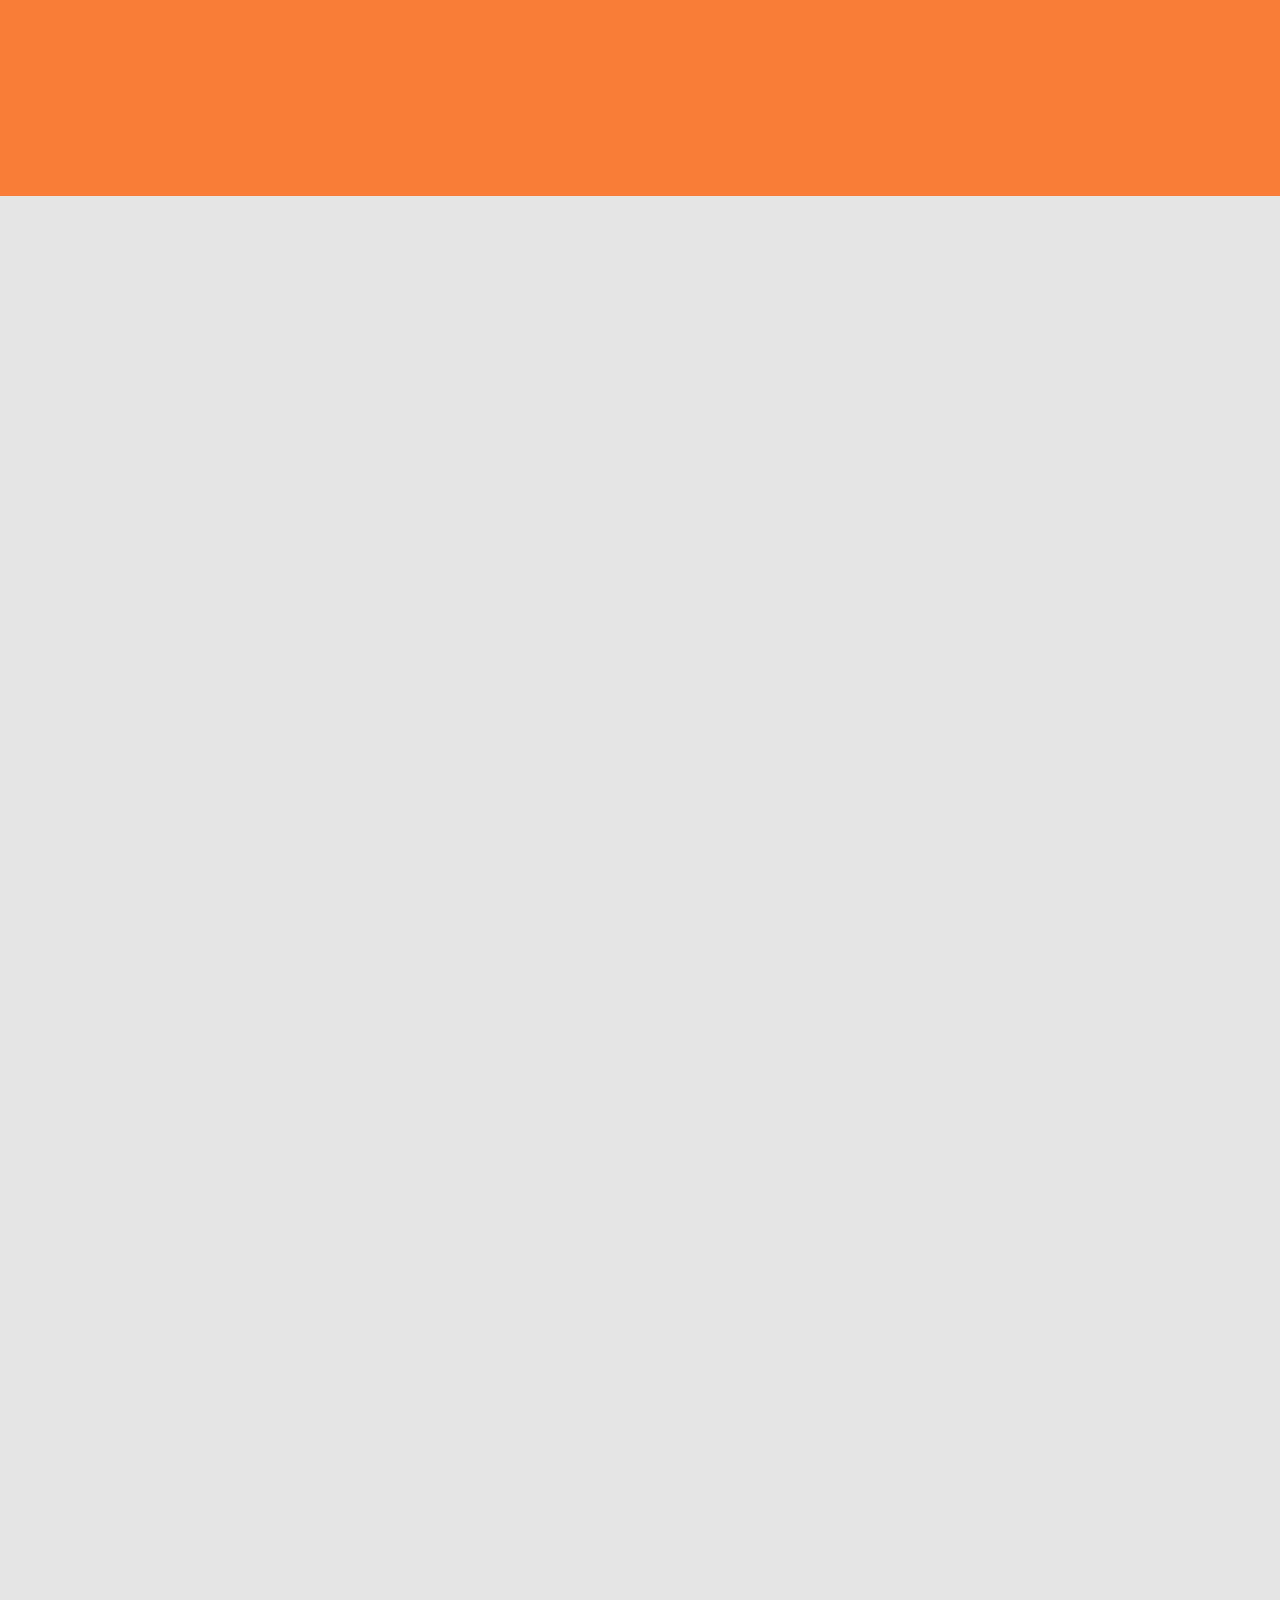
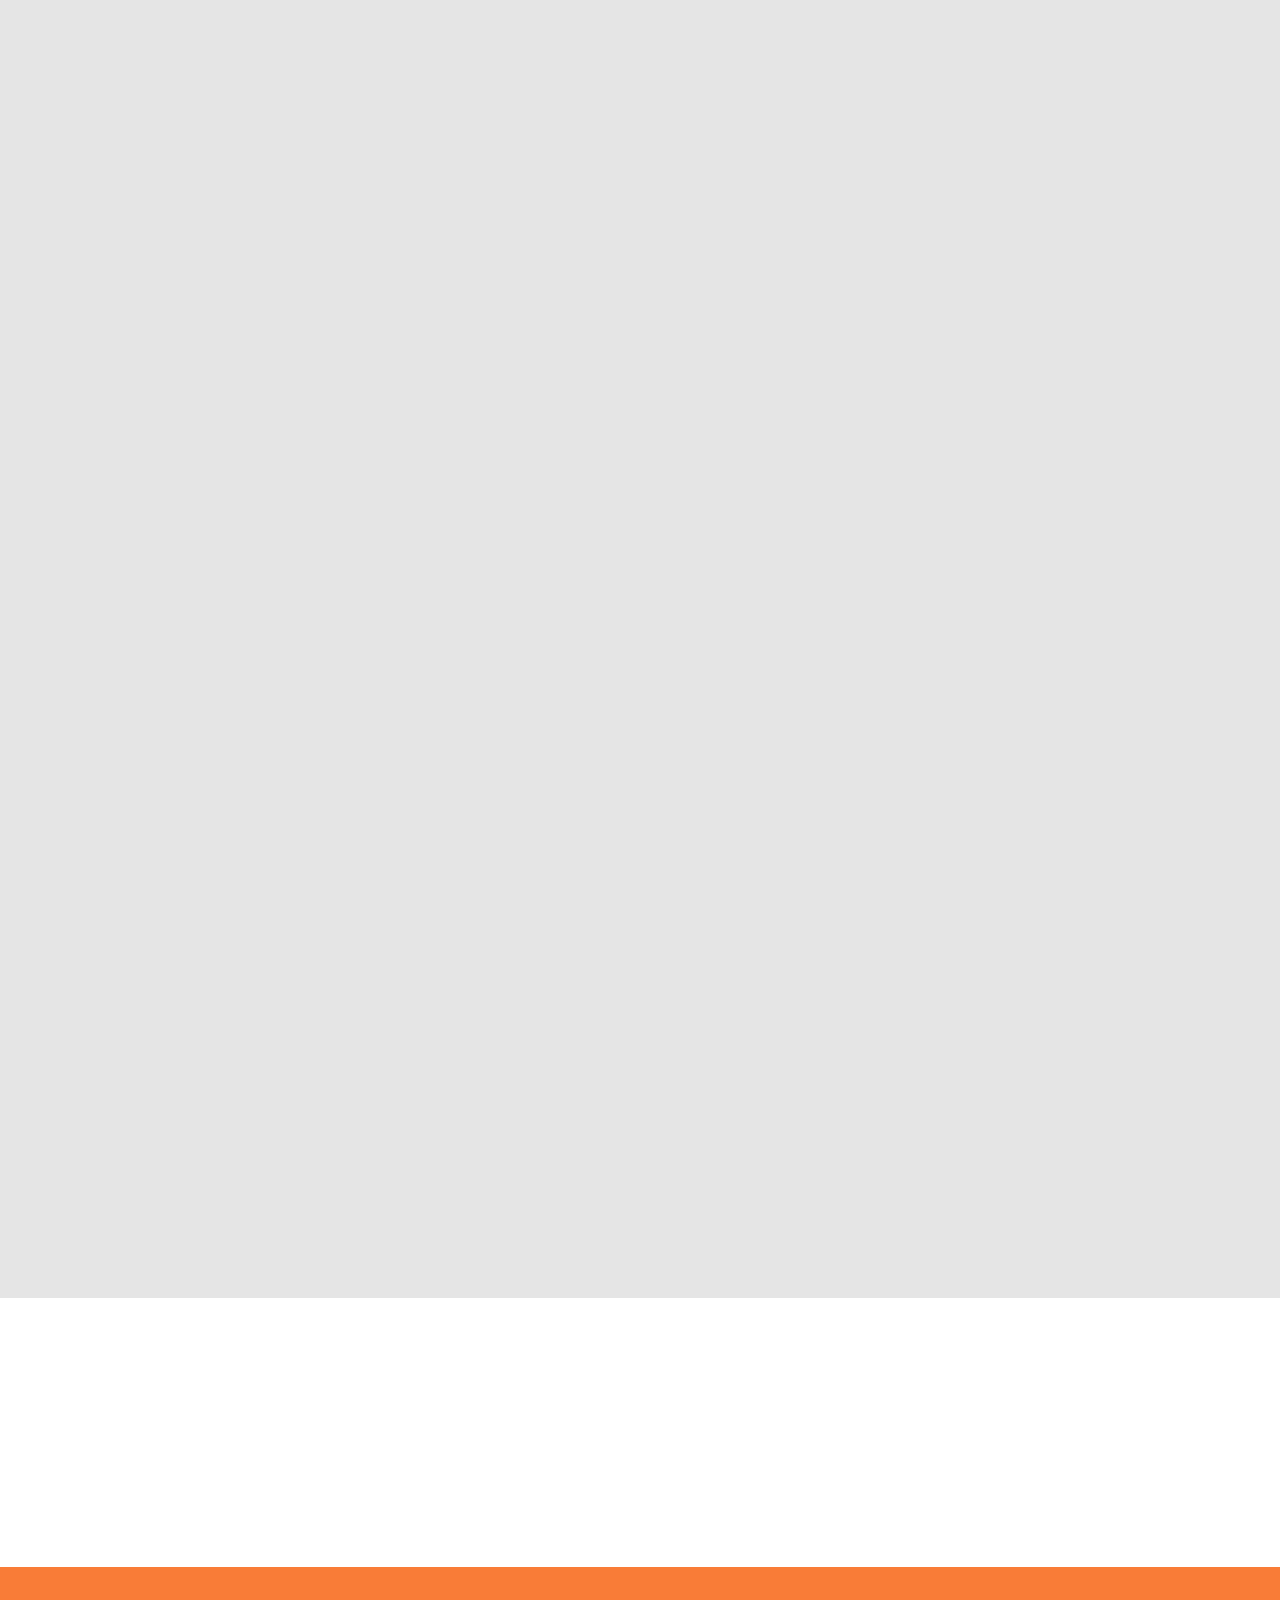
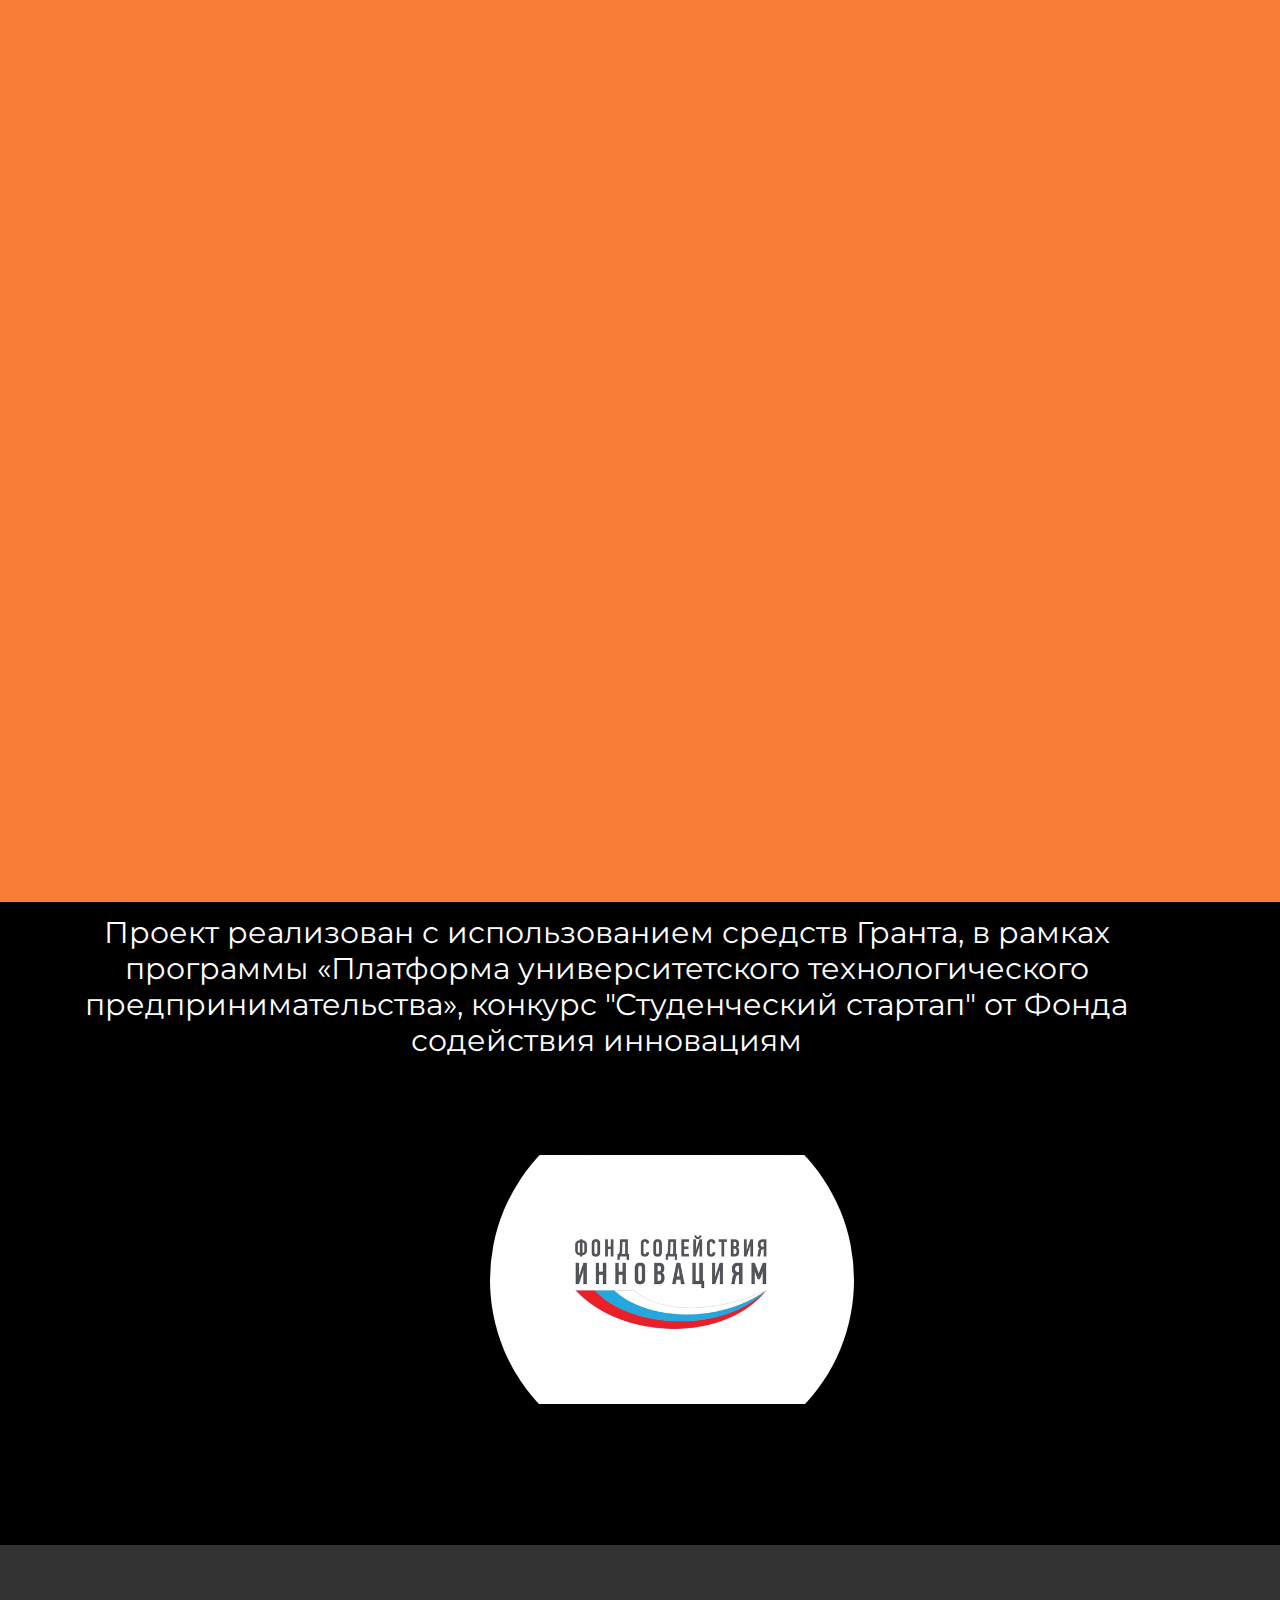
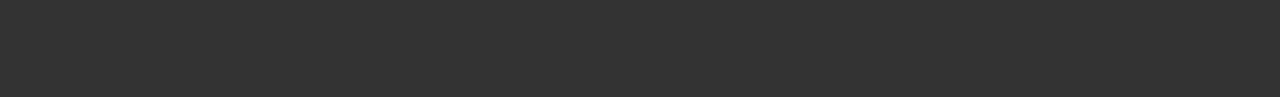
==== commit 5689f67d: "Update index.html" ====
--- a/index.html
+++ b/index.html
@@ -226,7 +226,7 @@
     
     <footer class="u-align-center u-clearfix u-footer u-grey-80 u-footer" id="sec-225e"><div class="u-clearfix u-sheet u-sheet-1"></div></footer>
     <section class="u-backlink u-clearfix u-grey-80">
-      <a class="u-link" href="https://nicepage.com/website-mockup" target="_blank">
+     <!-- <a class="u-link" href="https://nicepage.com/website-mockup" target="_blank">
         <span>Website Mockup</span>
       </a>
       <p class="u-text">
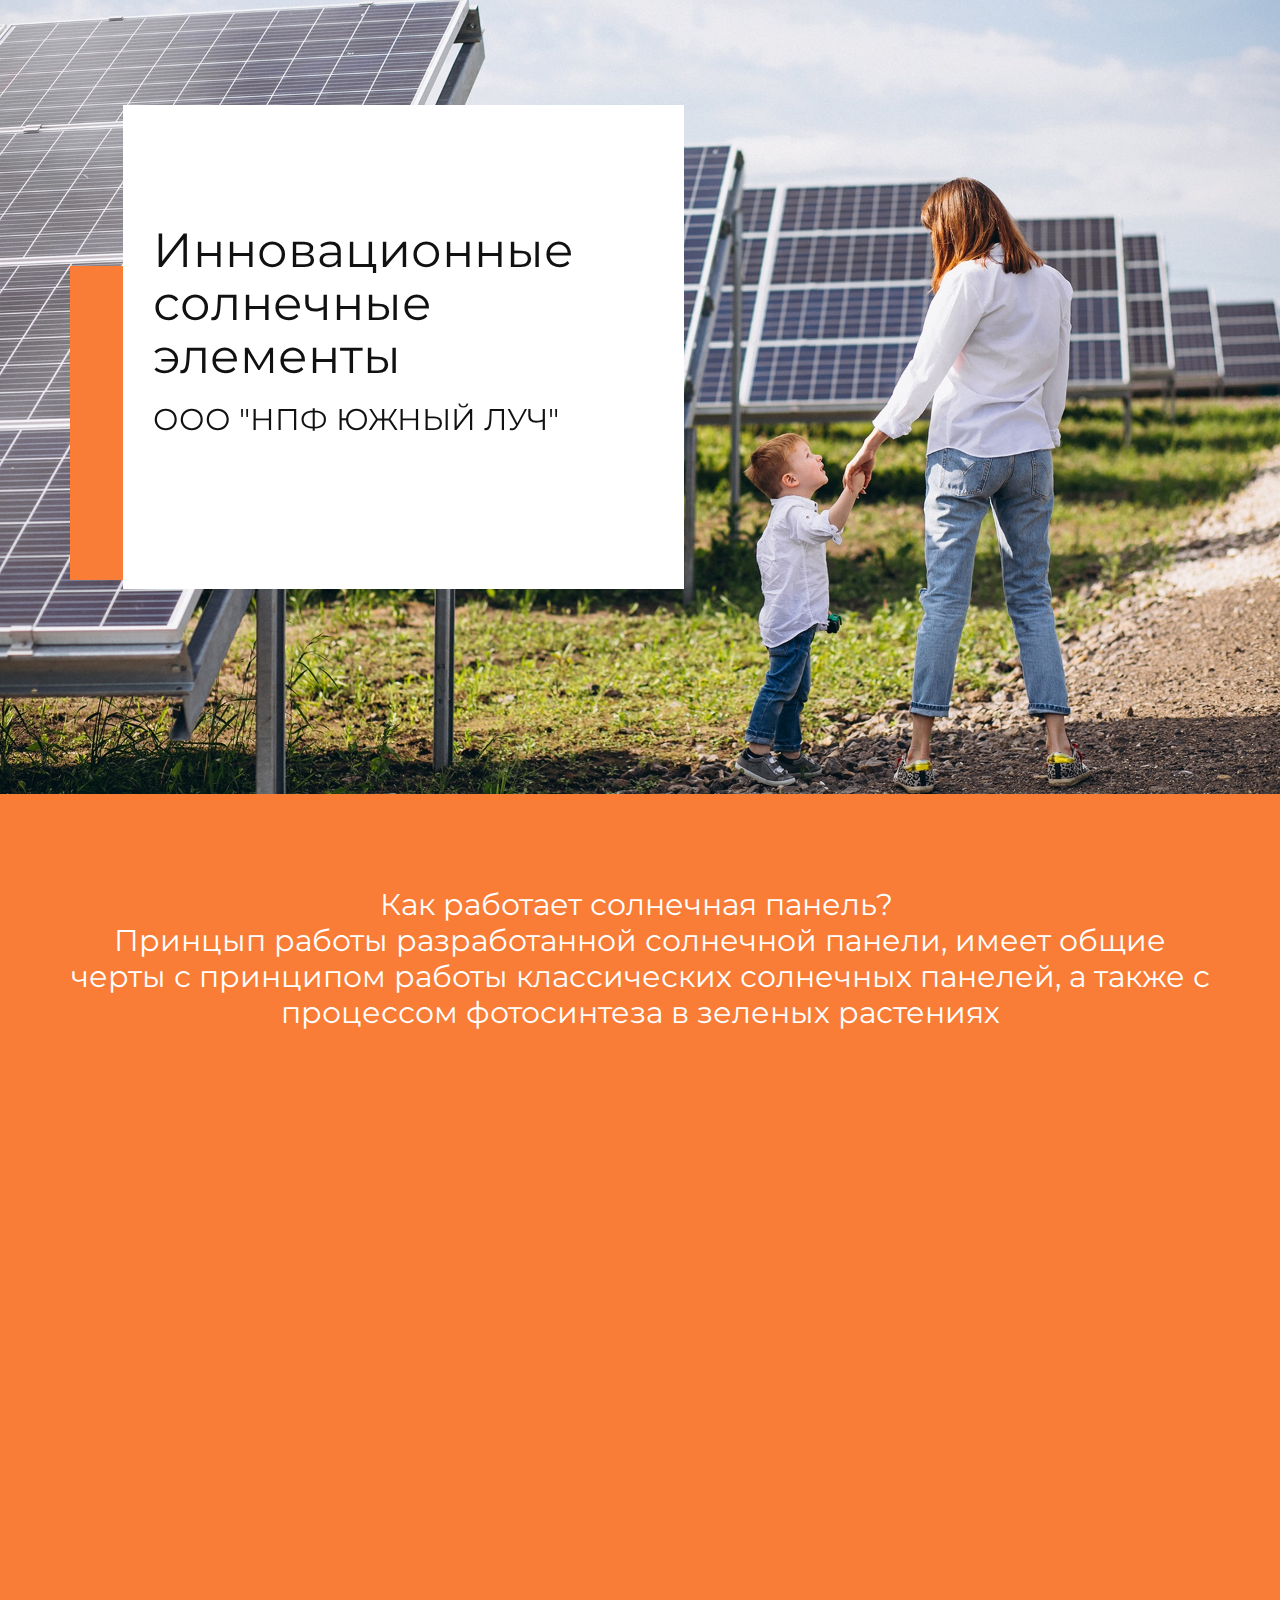
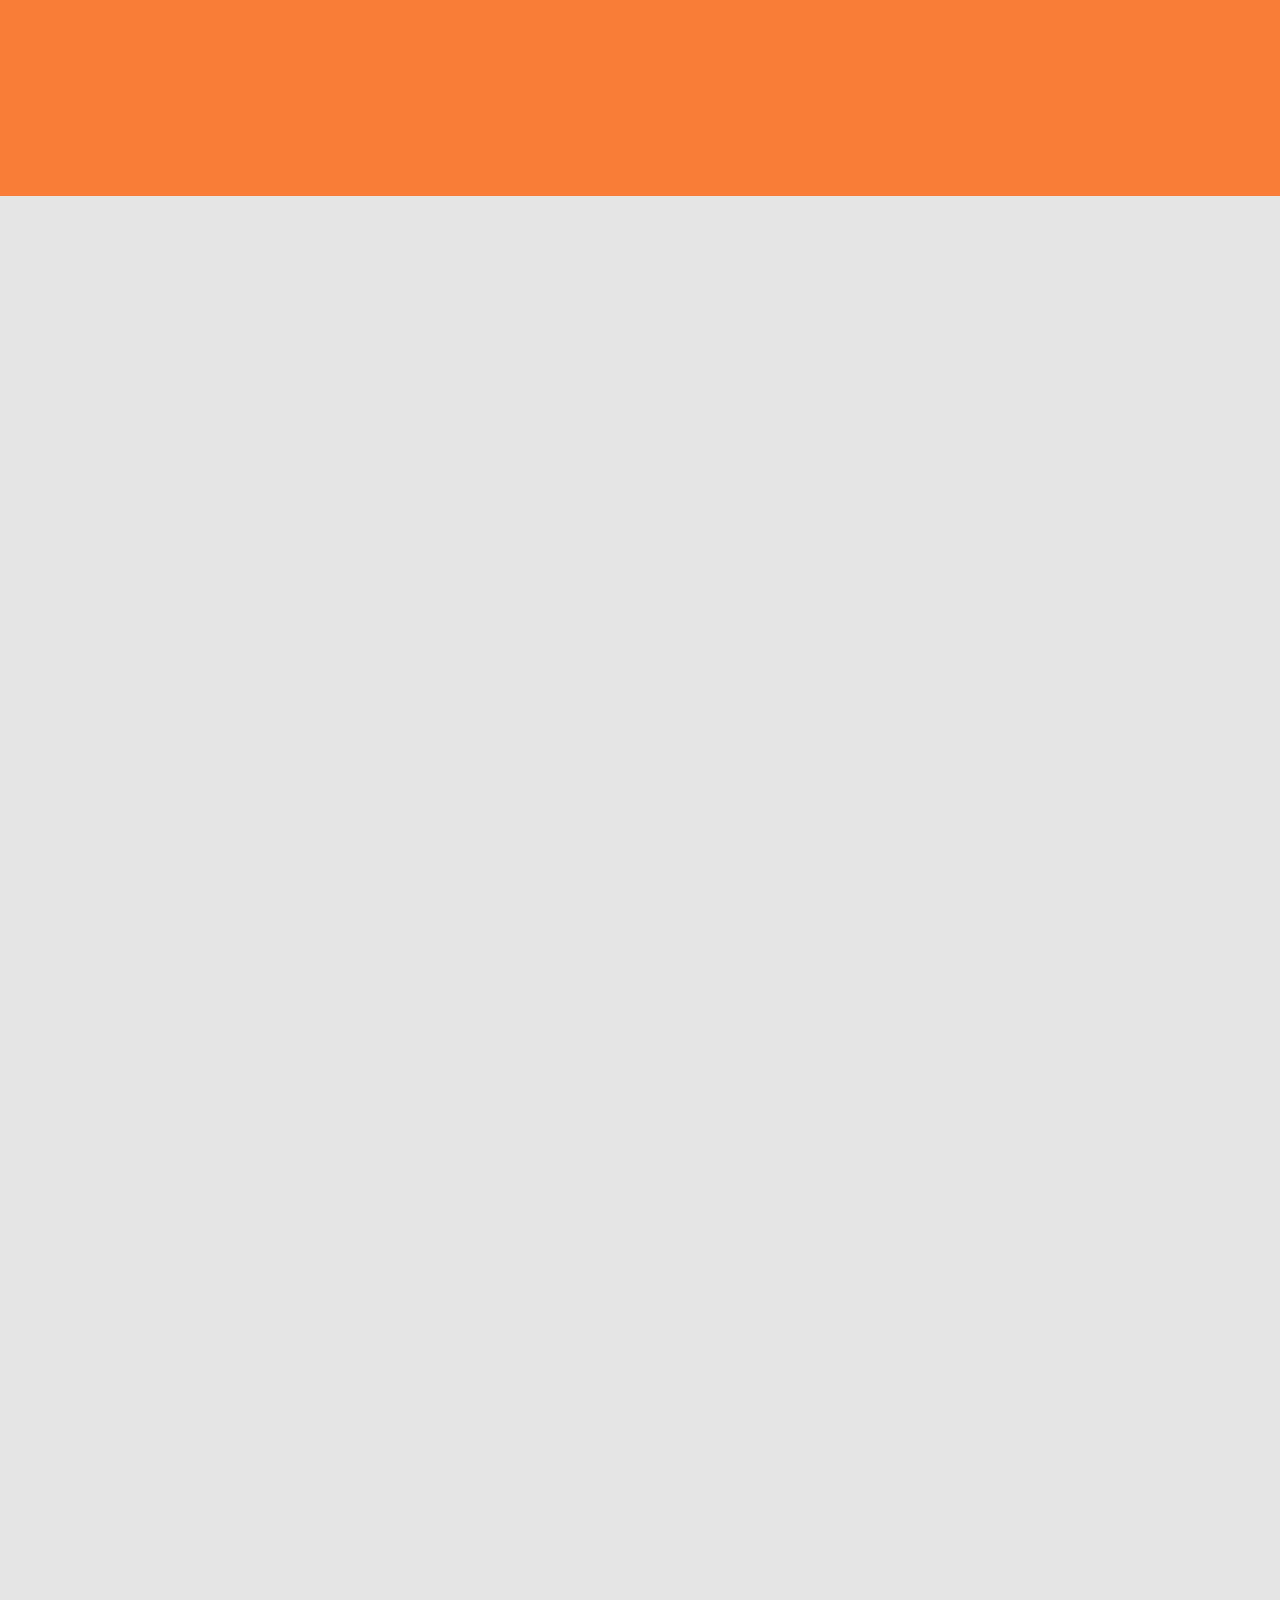
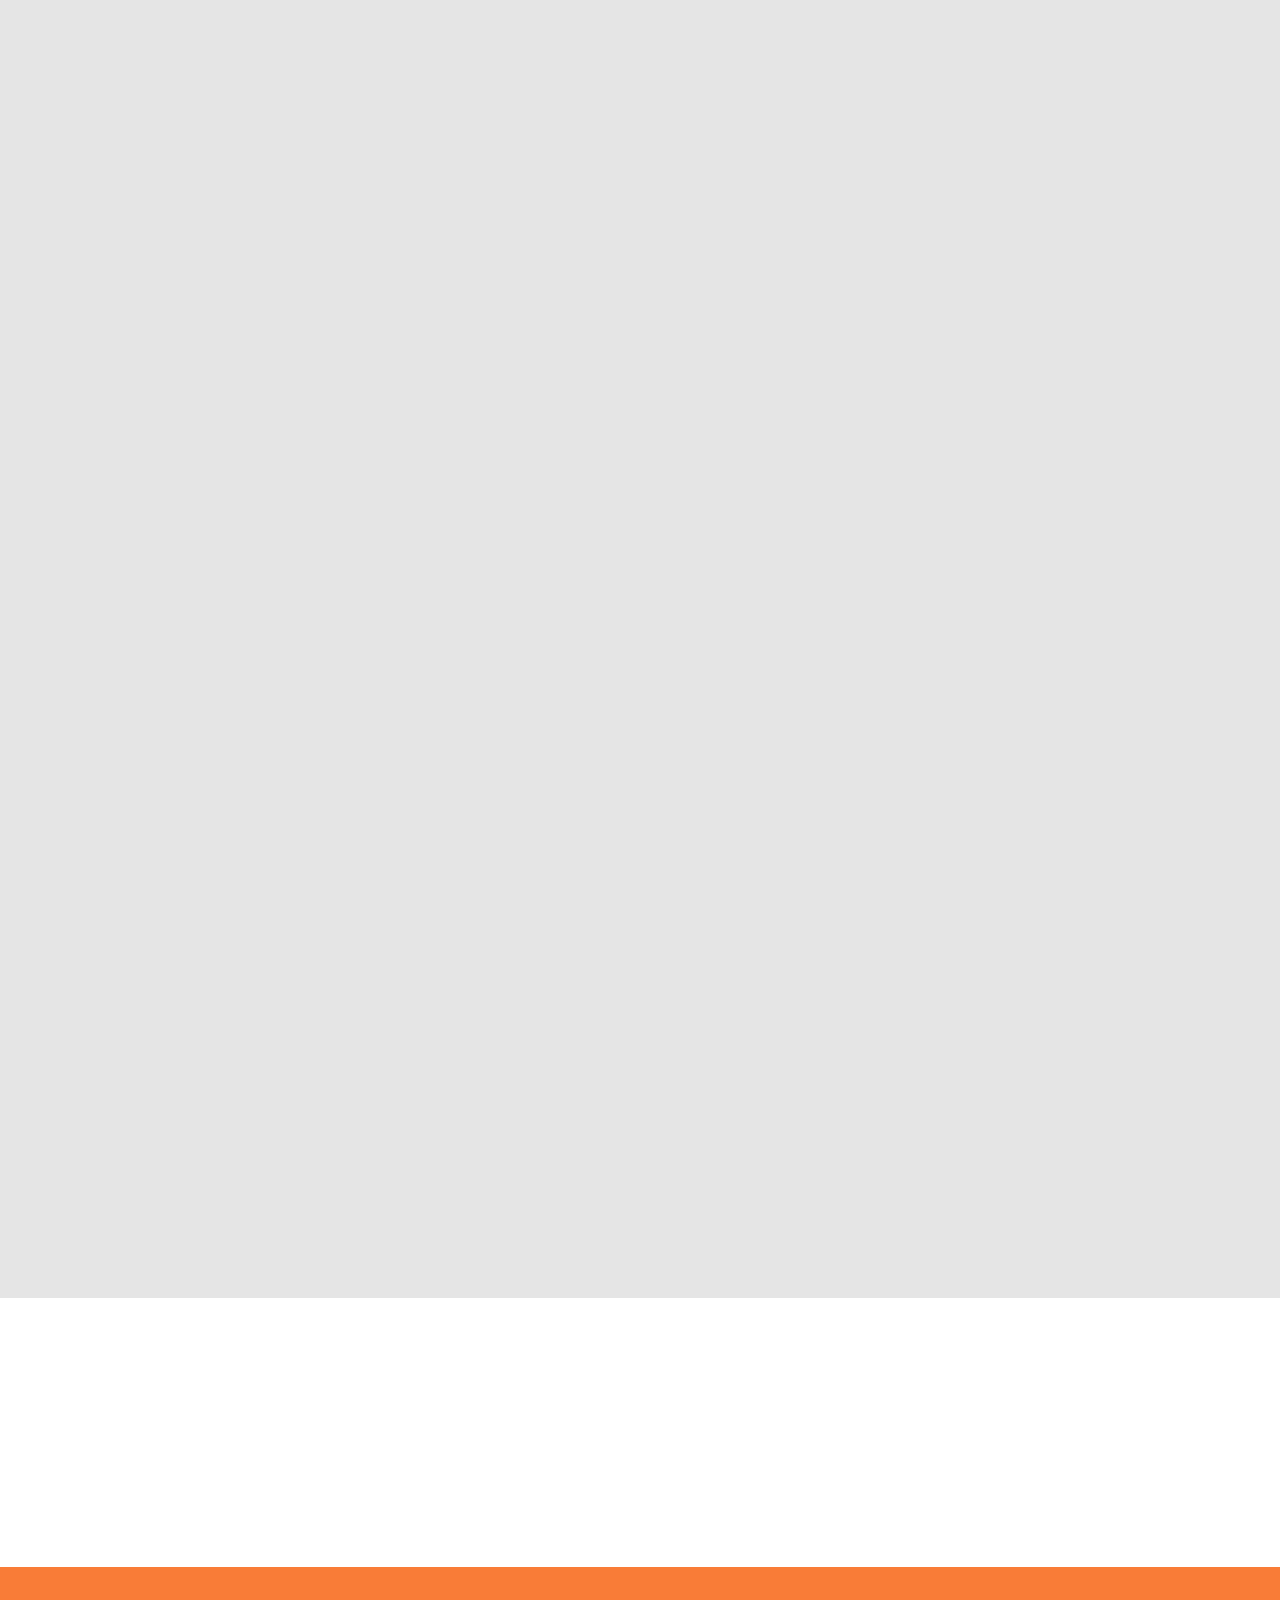
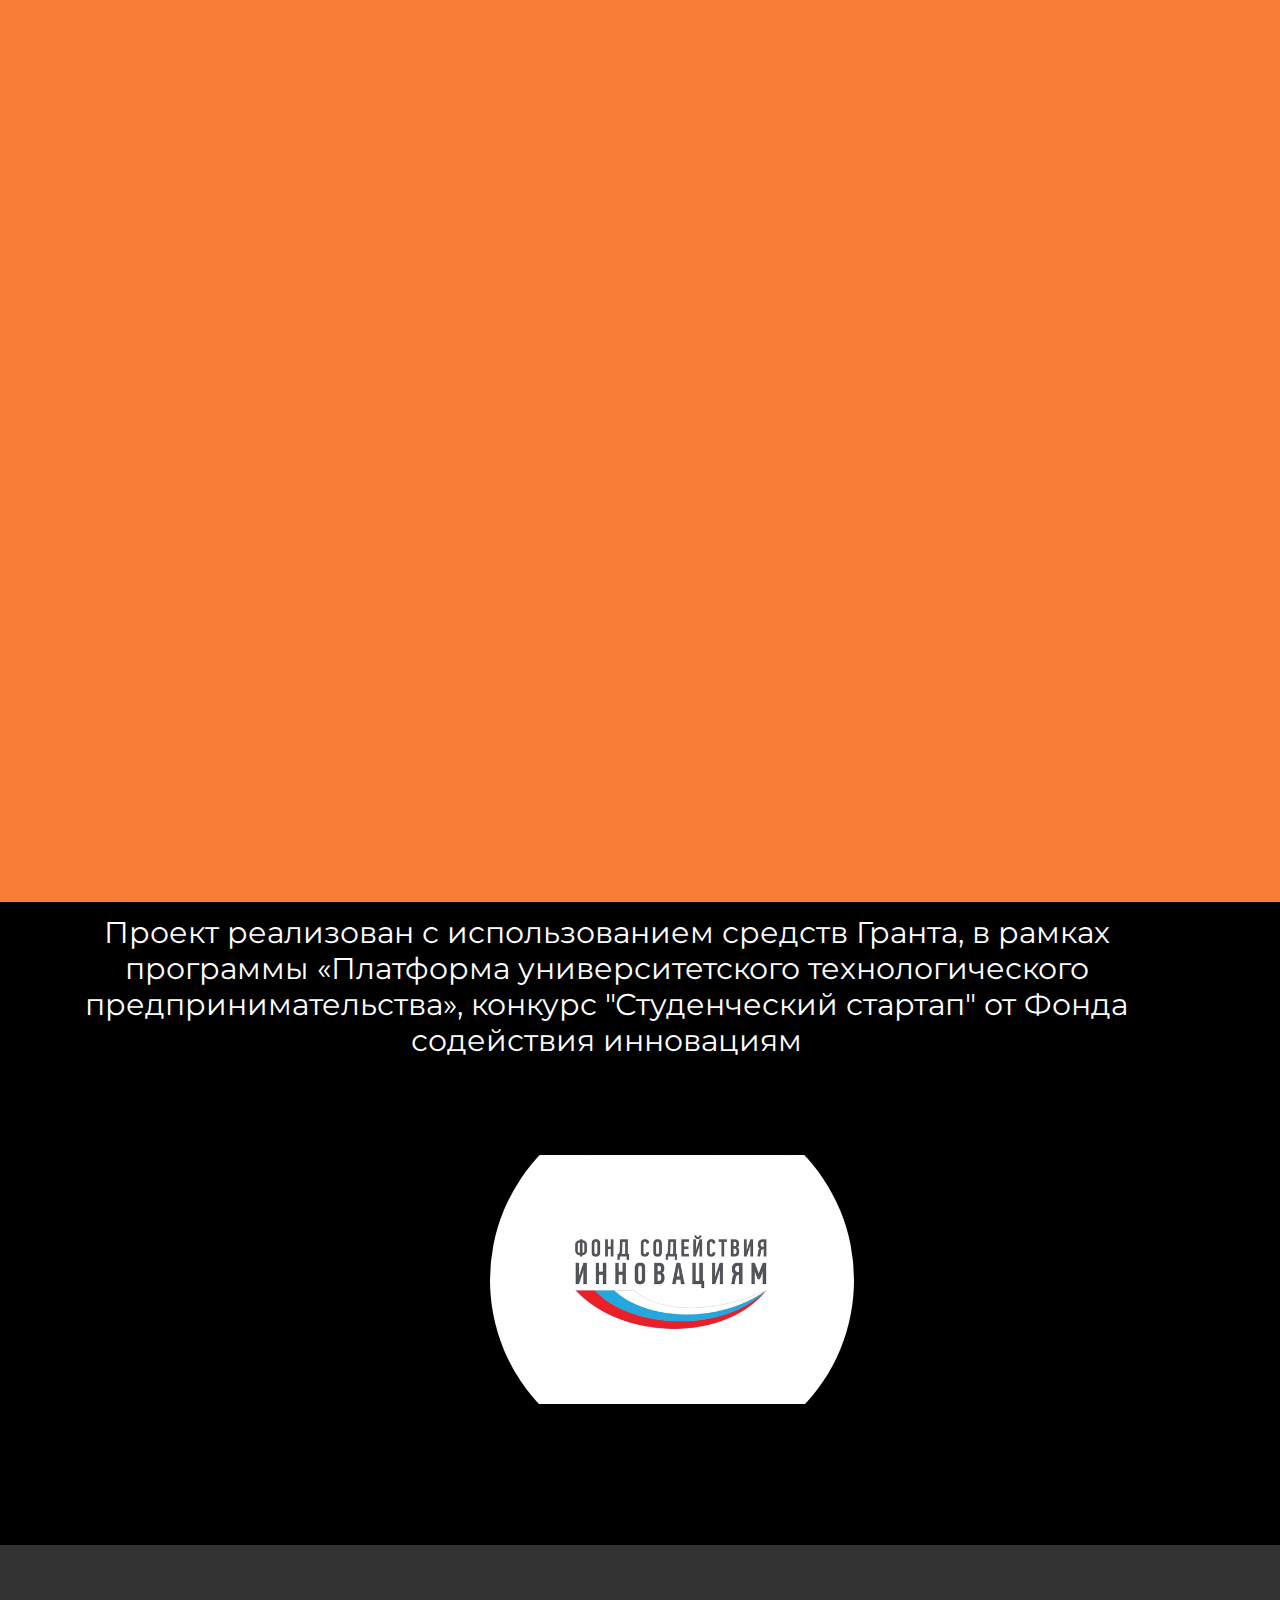
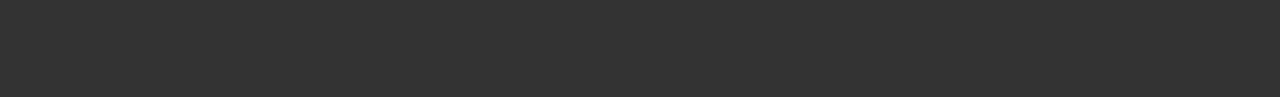
==== commit 394b9c8a: "Update index.html" ====
--- a/index.html
+++ b/index.html
@@ -4,7 +4,7 @@
     <meta charset="utf-8">
     <meta name="keywords" content="​A Leader in Solar, ​Energy Freedom with Solar&nbsp;and Storage, ​Simplified project development for a complex world, ​Make solar project development easier from start to finish, Why we should be greening our homes with plants, ​Energy Freedom with Solar and Storage, ​Help change the world, Get In Touch">
     <meta name="description" content="">
-    <title>Главная</title>
+    <title>Южный луч</title>
     <link rel="stylesheet" href="nicepage.css" media="screen">
 <link rel="stylesheet" href="Главная.css" media="screen">
     <script class="u-script" type="text/javascript" src="jquery.js" defer=""></script>
@@ -12,7 +12,7 @@
     <meta name="generator" content="Nicepage 5.13.1, nicepage.com">
     <meta name="referrer" content="origin">
     <link id="u-theme-google-font" rel="stylesheet" href="https://fonts.googleapis.com/css?family=Montserrat:100,100i,200,200i,300,300i,400,400i,500,500i,600,600i,700,700i,800,800i,900,900i|Open+Sans:300,300i,400,400i,500,500i,600,600i,700,700i,800,800i">
-    
+    <link rel="icon" href="images/icons8-физика-windows-10-96.png" type="image/x-icon">
     
     
     
@@ -36,7 +36,7 @@
         <div class="u-palette-2-base u-shape u-shape-rectangle u-shape-1" data-animation-name="customAnimationIn" data-animation-duration="1250" data-animation-delay="500"></div>
         <div class="u-container-style u-group u-white u-group-1" data-animation-name="customAnimationIn" data-animation-duration="1500" data-animation-delay="0">
           <div class="u-container-layout u-container-layout-1">
-            <h1 class="u-align-left u-text u-text-default u-text-1">Инновационные солнеячные элементы</h1>
+            <h1 class="u-align-left u-text u-text-default u-text-1">Инновационные солнечные элементы</h1>
             <h3 class="u-align-left u-text u-text-default u-text-2">ООО "НПФ ЮЖНЫЙ ЛУЧ"</h3>
           </div>
         </div>
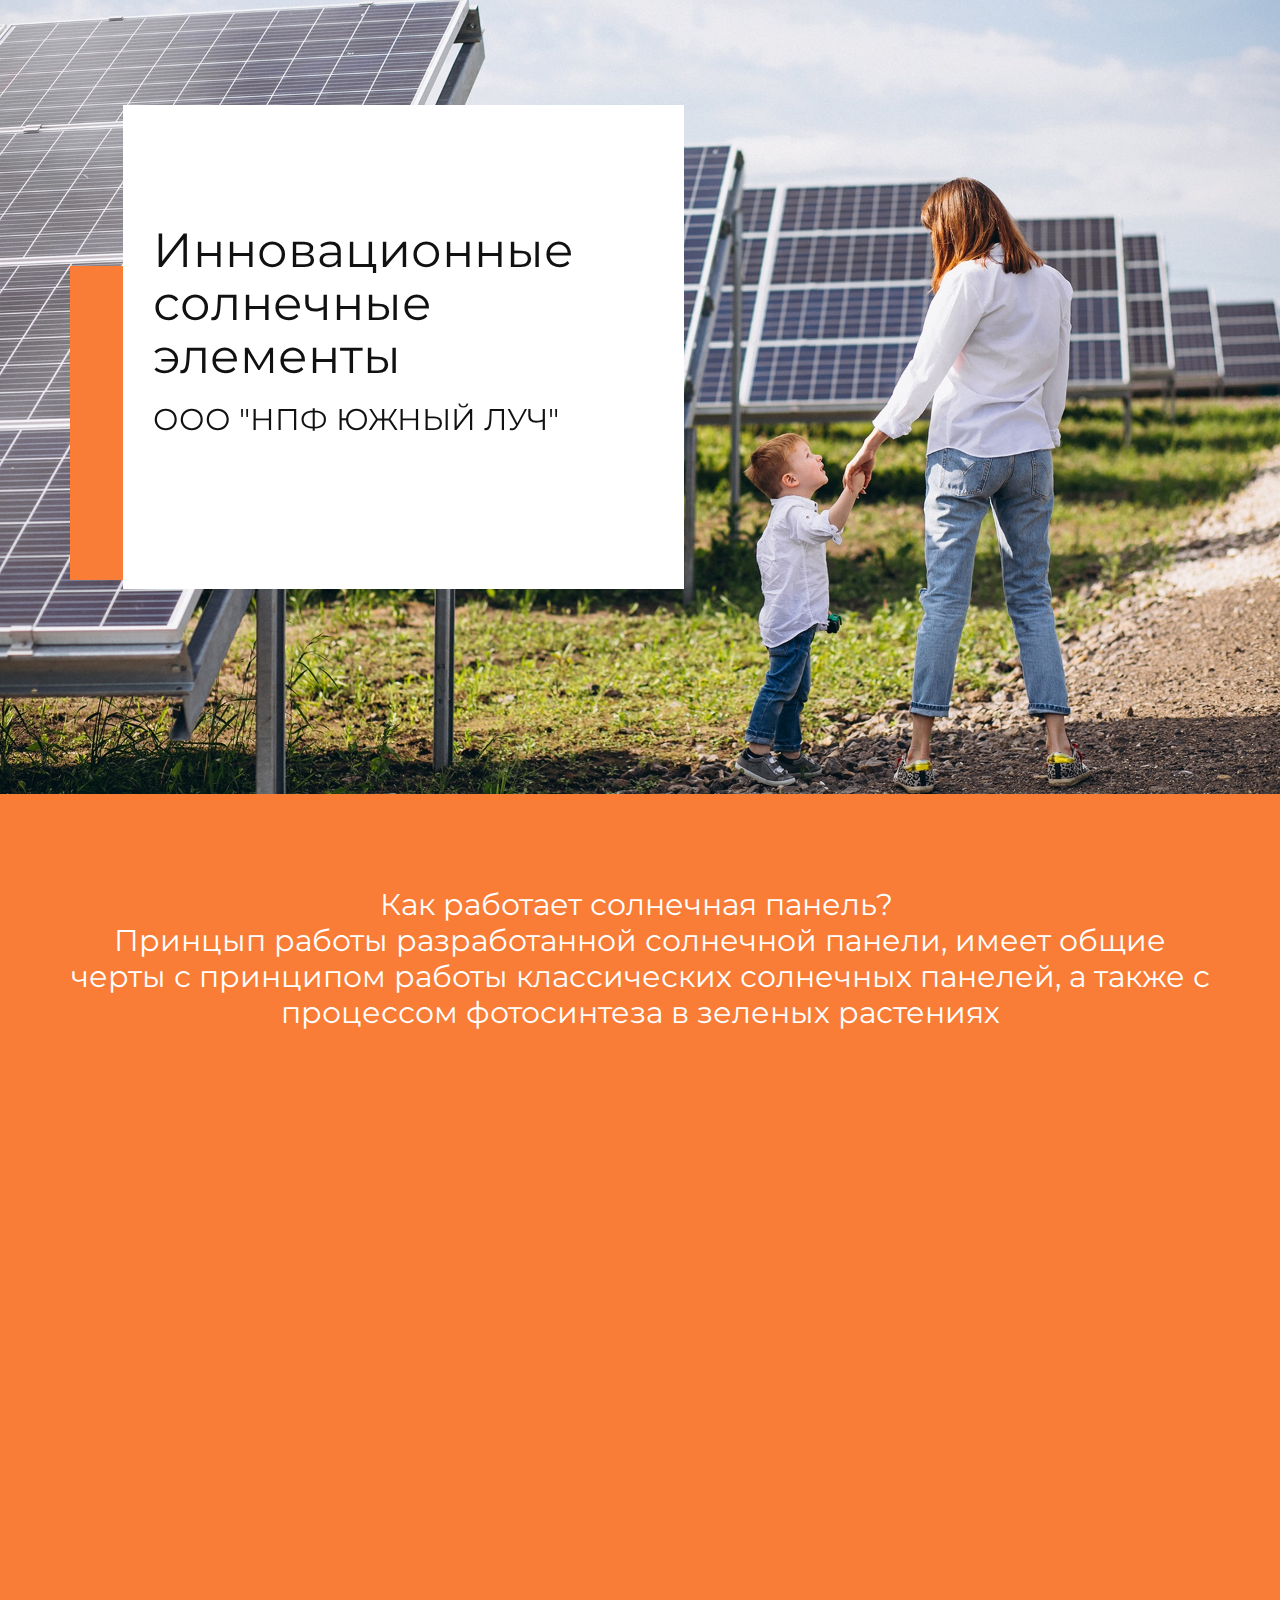
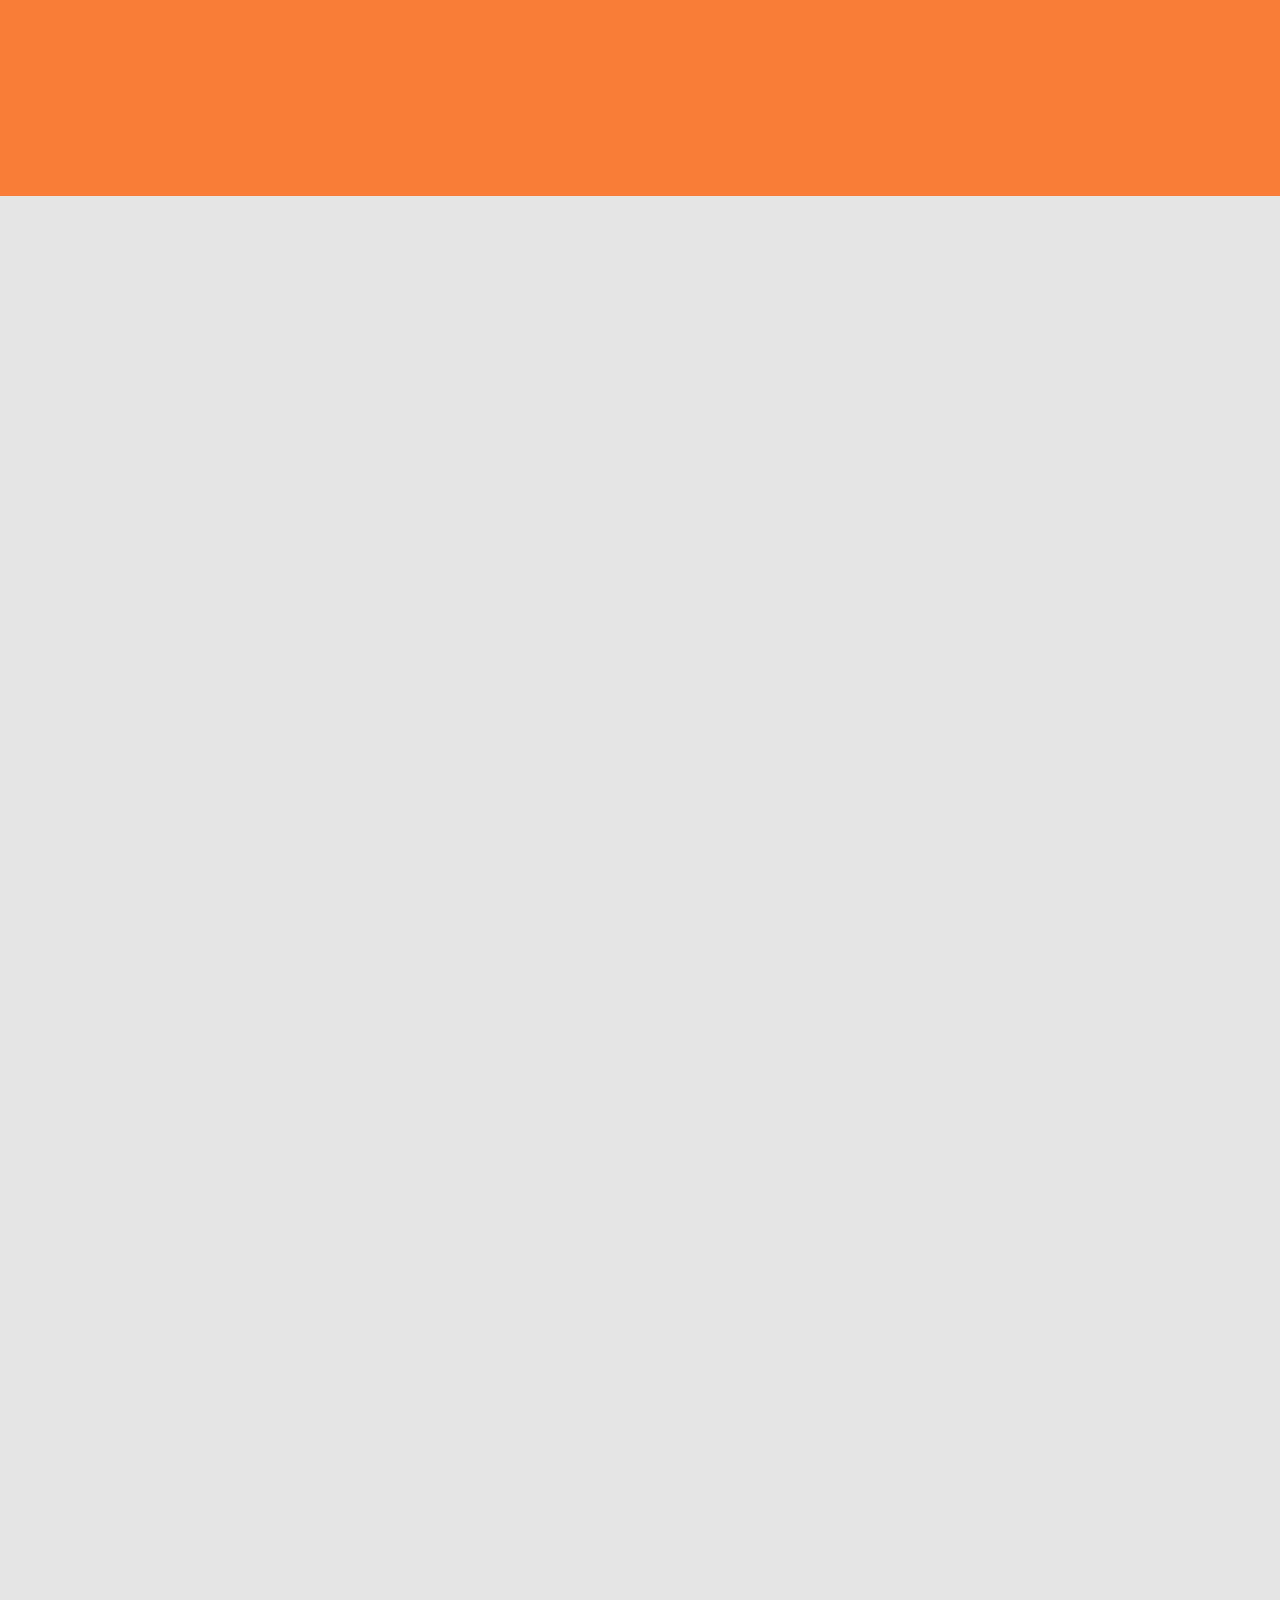
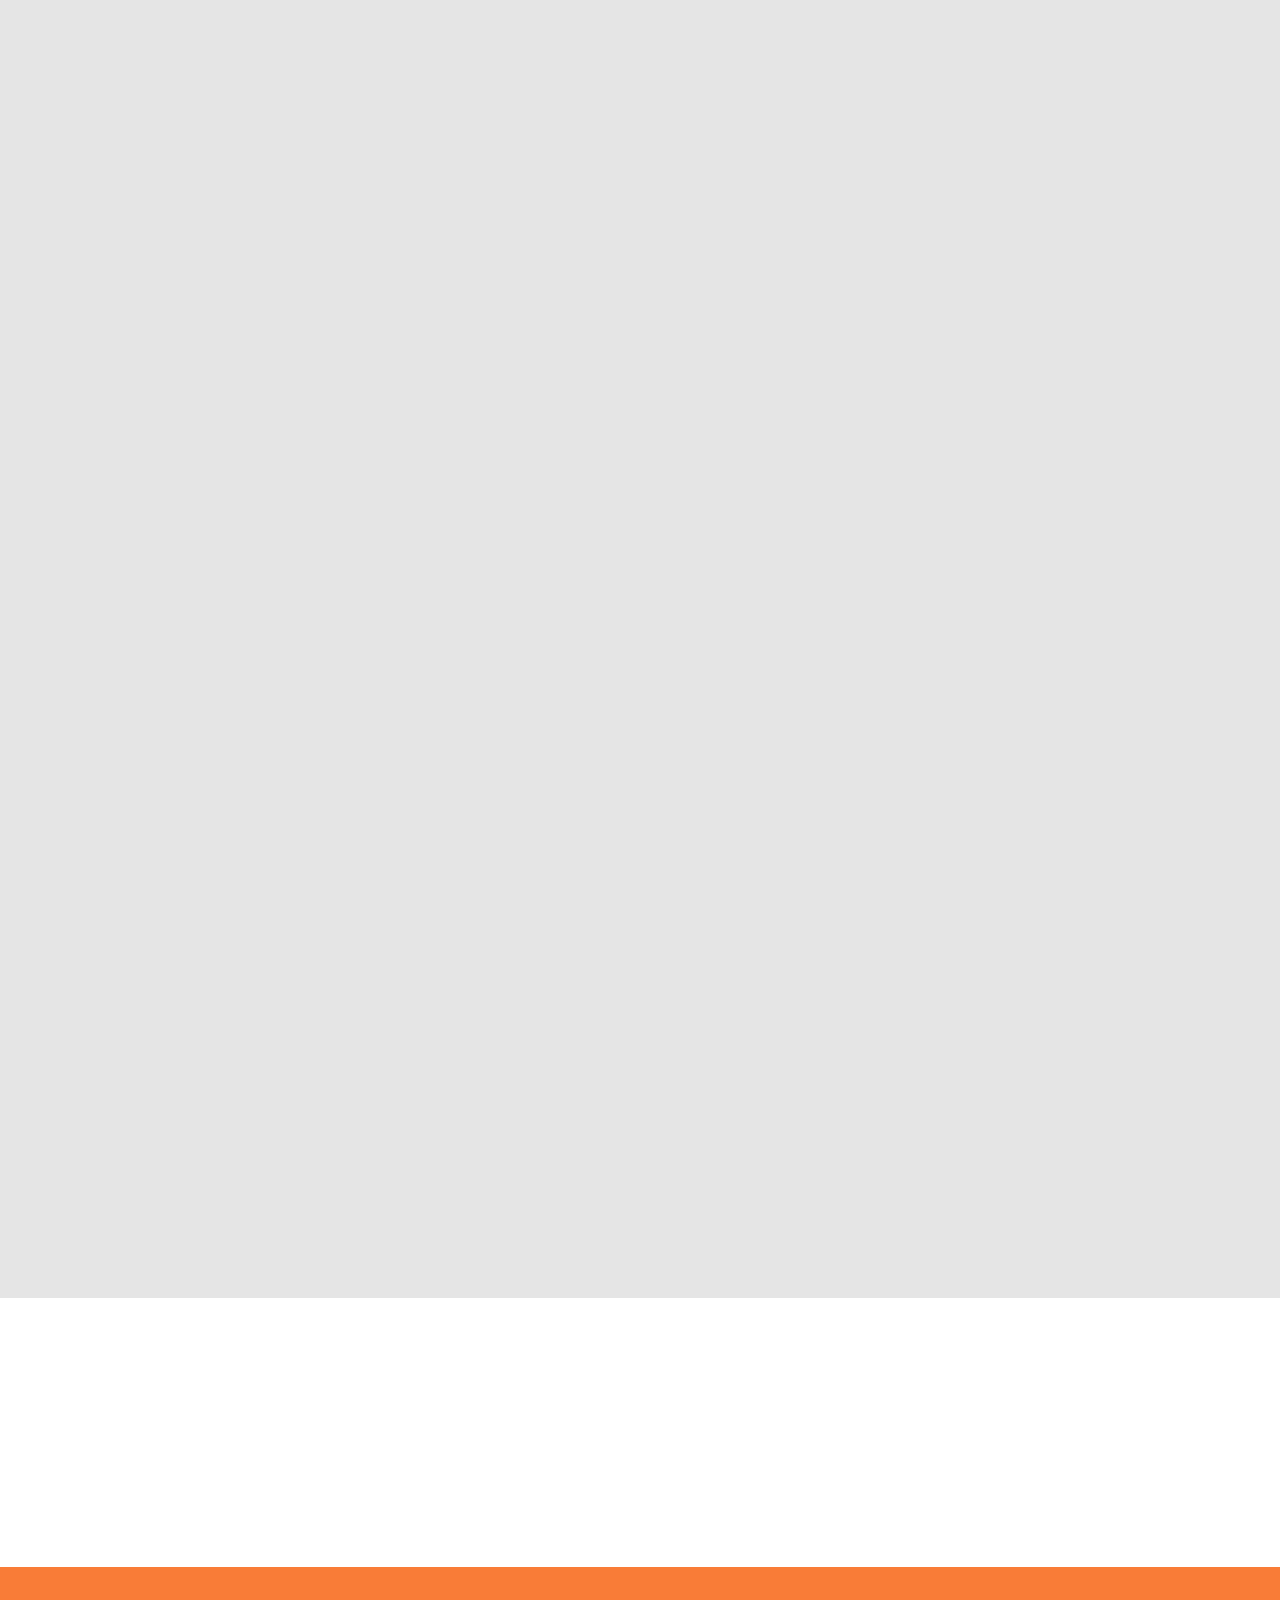
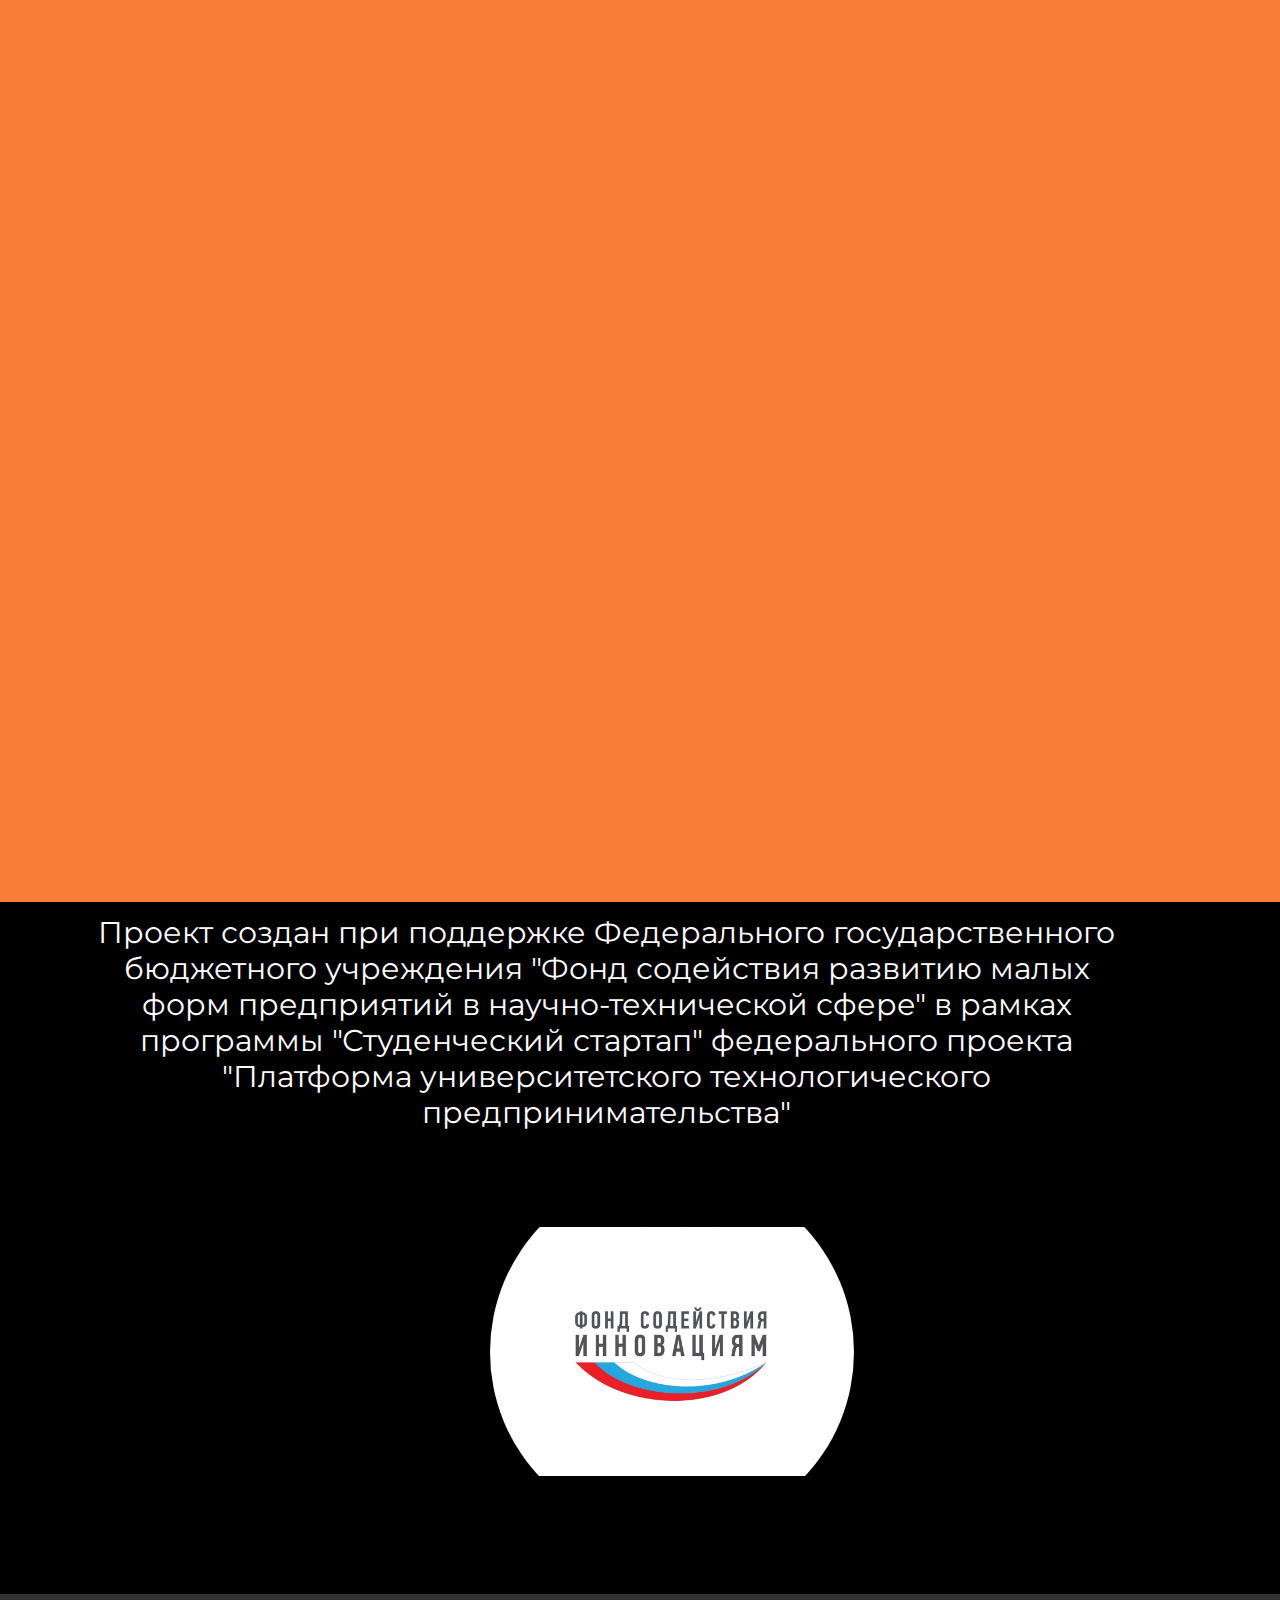
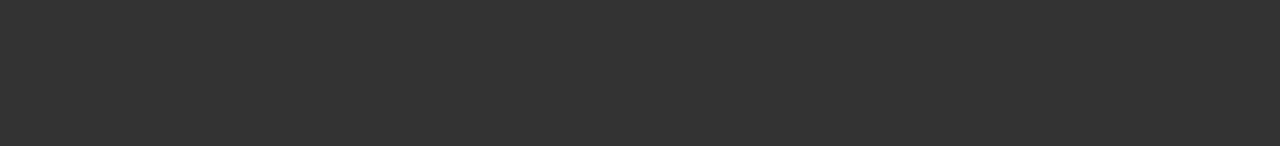
==== commit ab4e9b29: "Update index.html" ====
--- a/index.html
+++ b/index.html
@@ -217,8 +217,7 @@
     </section>
     <section class="u-black u-clearfix u-section-8" id="sec-e1cf">
       <div class="u-clearfix u-sheet u-sheet-1">
-        <h3 class="u-align-center u-text u-text-1"> Проект реализован с использованием средств Гранта, в рамках программы «Платформа
-университетского технологического предпринимательства», конкурс "Студенческий стартап" от Фонда содействия инновациям</h3>
+        <h3 class="u-align-center u-text u-text-1"><a href="https://fasie.ru/?ysclid=lotzdozbvo625229143"> Проект создан при поддержке Федерального государственного бюджетного учреждения "Фонд содействия развитию малых форм предприятий в научно-технической сфере" в рамках программы "Студенческий стартап" федерального проекта "Платформа университетского технологического предпринимательства"<a/></h3>
         <img class="u-image u-image-circle u-image-contain u-image-1" src="images/j3s77sjxtba.jpg" alt="" data-image-width="1280" data-image-height="874">
       </div>
     </section>
